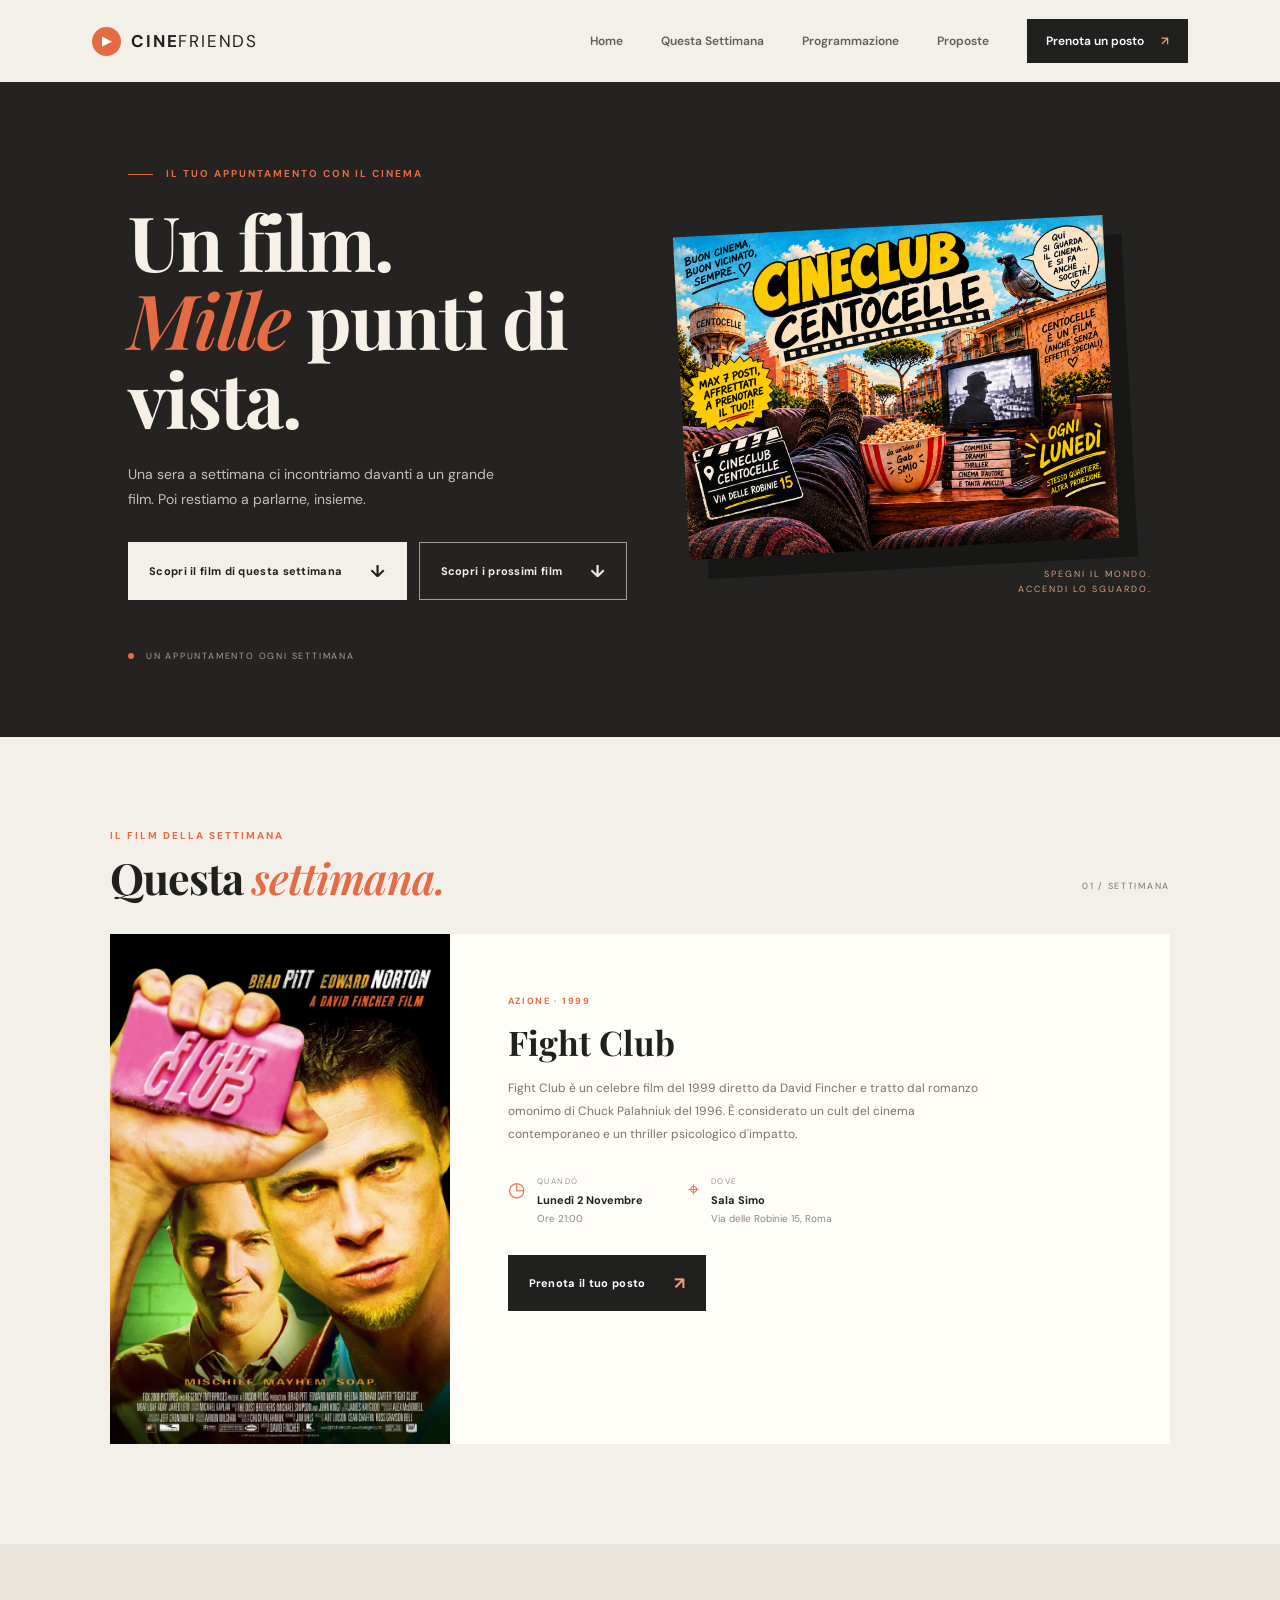
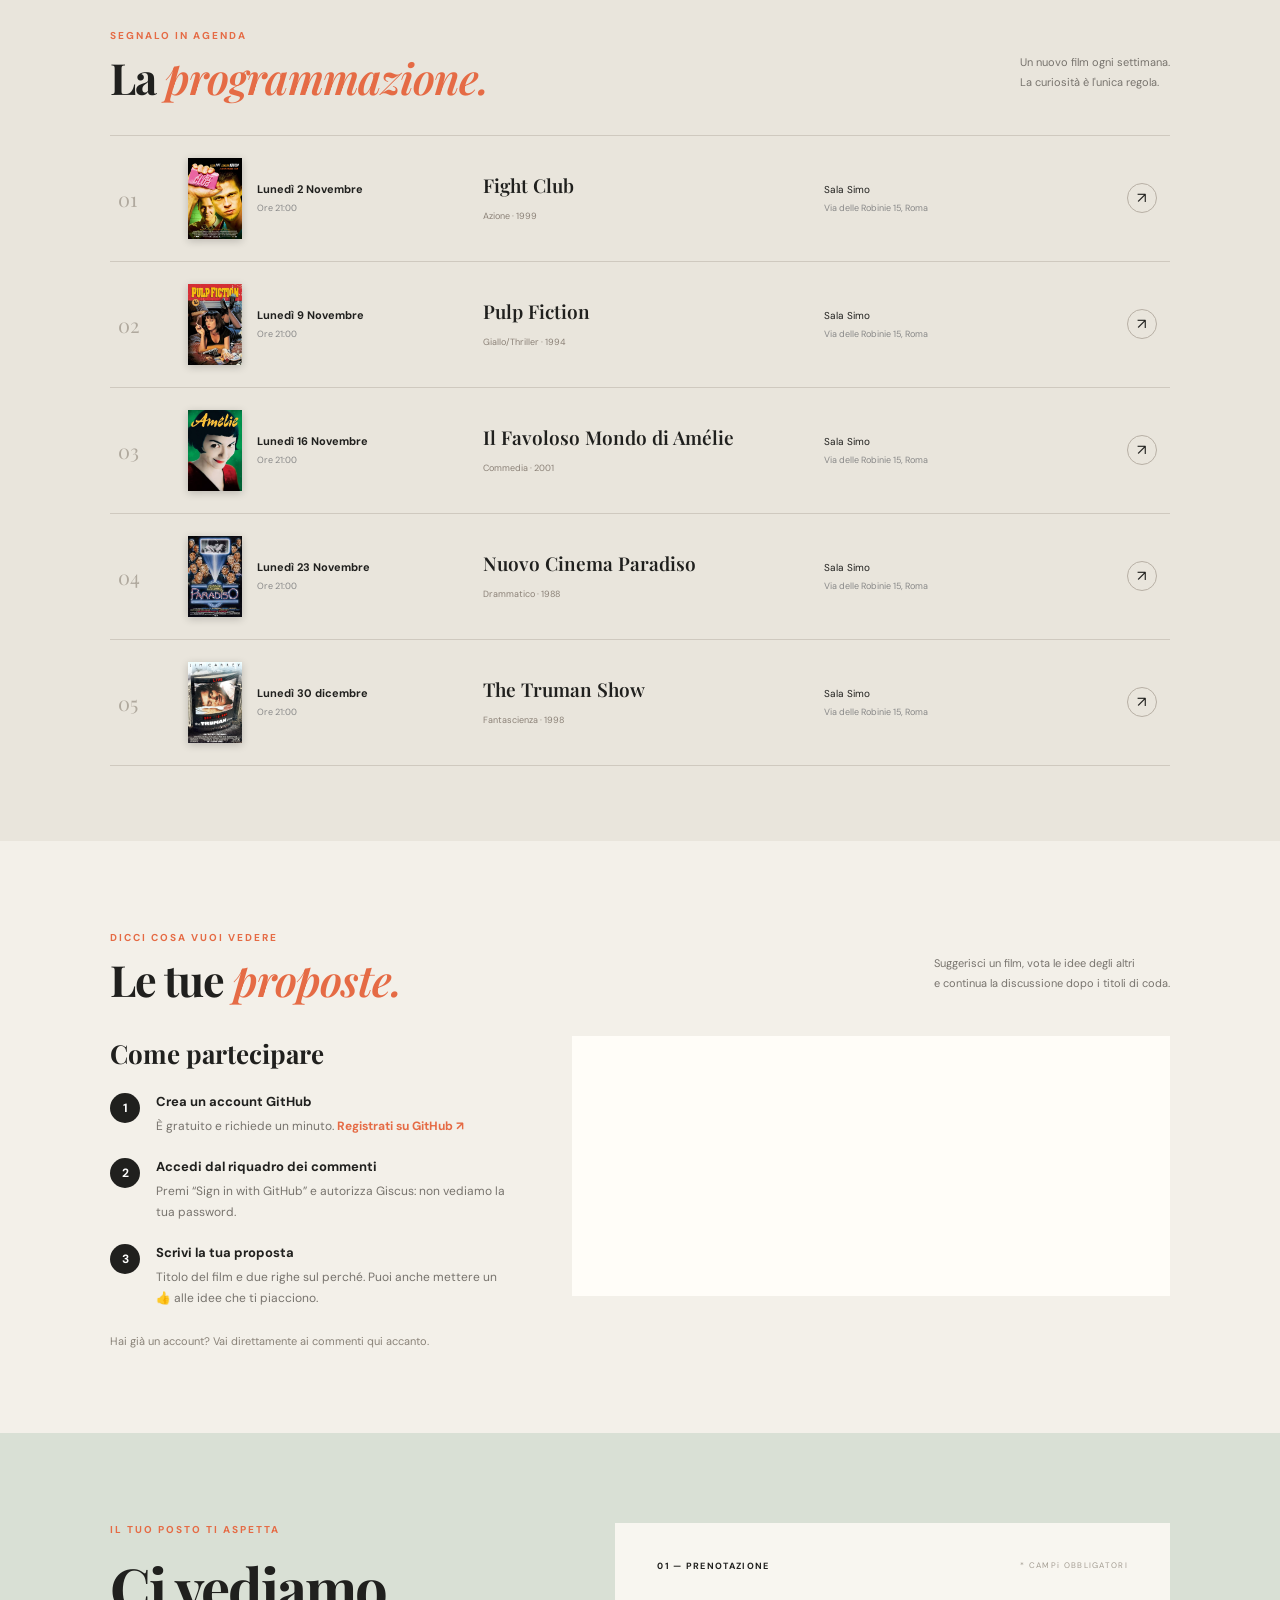
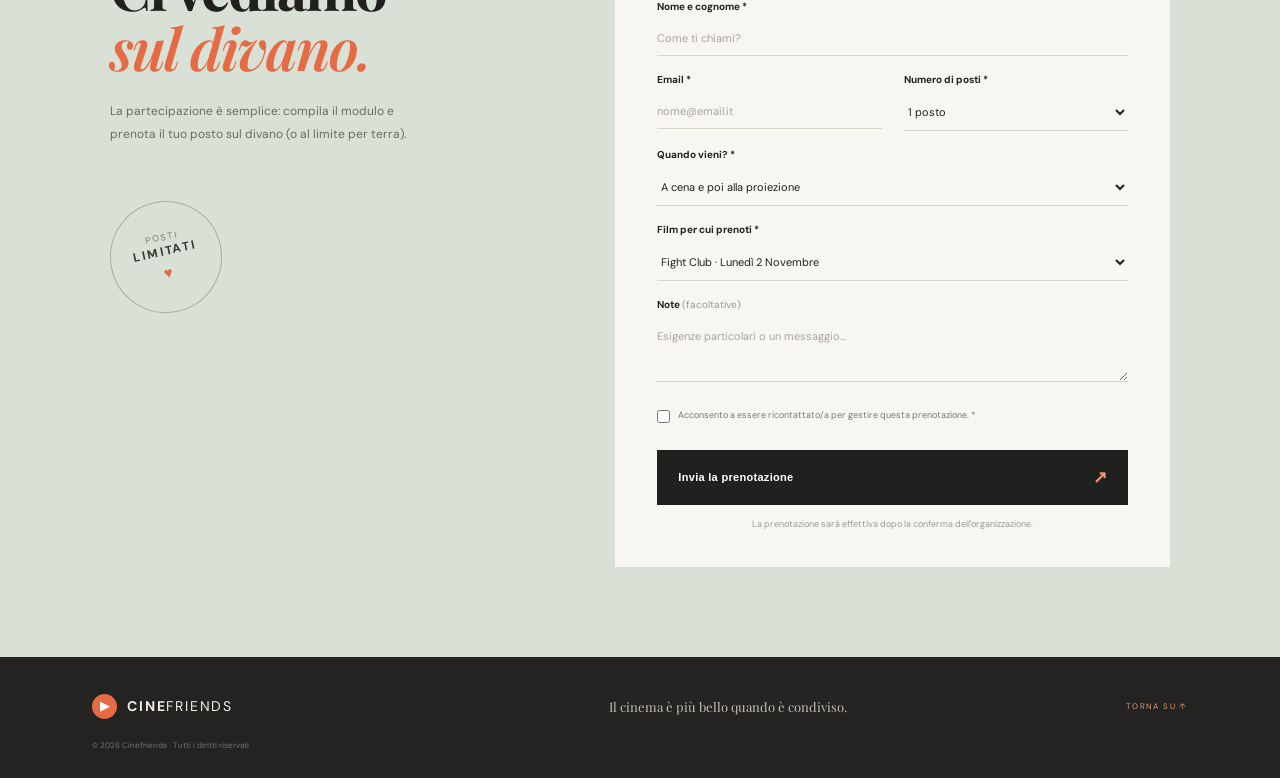
==== index.html @ 9ec3ce6a "Update index.html" ====
<!doctype html>
<html lang="it">
<head>
  <meta charset="utf-8">
  <meta name="viewport" content="width=device-width, initial-scale=1">
  <meta name="description" content="Cinefriends: una serata, un film, tante idee da condividere. Scopri la programmazione e prenota il tuo posto.">
  <title>Cinefriends — Il cinema da vivere insieme</title>
  <link rel="icon" href="assets/favicon.svg" type="image/svg+xml">
  <link rel="icon" href="favicon.ico" sizes="48x48">
  <link rel="icon" href="assets/favicon-192.png" type="image/png" sizes="192x192">
  <link rel="apple-touch-icon" href="assets/apple-touch-icon.png">
  <meta name="theme-color" content="#e56b45">
  <link rel="preconnect" href="https://fonts.googleapis.com">
  <link rel="preconnect" href="https://fonts.gstatic.com" crossorigin>
  <link href="https://fonts.googleapis.com/css2?family=DM+Sans:wght@400;500;600;700&family=Playfair+Display:wght@600;700;800&display=swap" rel="stylesheet">
  <link rel="stylesheet" href="styles.css">
</head>
<body>
  <header class="site-header">
    <a class="brand" href="#home" aria-label="Cinefriends, homepage"><span class="brand-mark">▶</span><span>CINE<span class="brand-light">FRIENDS</span></span></a>
    <button class="menu-toggle" aria-label="Apri il menu" aria-expanded="false">☰</button>
    <nav class="nav">
      <a href="#home">Home</a><a href="#questa-settimana">Questa Settimana</a><a href="#programma">Programmazione</a><a href="#proposte">Proposte</a><a class="nav-cta" href="#prenota">Prenota un posto <span>↗</span></a>
    </nav>
  </header>

  <main>
    <section class="hero" id="home">
      <div class="hero-copy">
        <p class="eyebrow"><span class="eyebrow-line"></span> IL TUO APPUNTAMENTO CON IL CINEMA</p>
        <h1>Un film.<br><em> Mille</em> punti di vista.</h1>
        <p class="hero-intro">Una sera a settimana ci incontriamo davanti a un grande film. Poi restiamo a parlarne, insieme.</p>
        <div class="hero-buttons"><a class="button button-light" href="#questa-settimana">Scopri il film di questa settimana <span>↓</span></a><a class="button button-outline" href="#programma">Scopri i prossimi film <span>↓</span></a></div>
        <div class="hero-note"><span class="note-dot"></span> UN APPUNTAMENTO OGNI SETTIMANA</div>
      </div>
      <div class="hero-art" aria-label="Illustrazione di una sala cinematografica">
        <img class="hero-img" src="assets/centocelle2.PNG" alt="Un gruppo di amici seduti in sala guarda un film sul grande schermo, con un secchiello di popcorn" width="800" height="600">
        <div class="art-caption">SPEGNI IL MONDO.<br>ACCENDI LO SGUARDO.</div>
      </div>
    </section>

    <section class="featured section-wrap" id="questa-settimana">
      <div class="section-heading"><div><p class="eyebrow">IL FILM DELLA SETTIMANA</p><h2>Questa <em>settimana.</em></h2></div><span class="week-label">01 / SETTIMANA</span></div>
      <div class="featured-card">
        <div class="poster poster-featured" id="featured-poster"><span class="poster-kicker">IL FILM DELLA SETTIMANA</span><span class="poster-title" id="featured-poster-title">LA VITA<br>È BELLA</span><span class="poster-credit">UNA STORIA DA CONDIVIDERE</span></div>
        <div class="film-details">
          <p class="film-tag" id="featured-genre">DRAMMATICO · 1997</p>
          <h3 id="featured-title">La vita è bella</h3>
          <p class="film-description" id="featured-description">Una storia capace di trovare la luce anche nei momenti più difficili. Un film da riscoprire sul grande schermo e da raccontarsi dopo i titoli di coda.</p>
          <div class="event-facts">
            <div><span class="fact-icon">◷</span><div><small>QUANDO</small><strong id="featured-date">Giovedì 12 novembre</strong><span id="featured-time">Ore 21:00</span></div></div>
            <div><span class="fact-icon">⌖</span><div><small>DOVE</small><strong id="featured-venue">Sala delle Idee</strong><span id="featured-address">Via del Cinema 12, Roma</span></div></div>
          </div>
          <a class="button button-dark" href="#prenota">Prenota il tuo posto <span>↗</span></a>
        </div>
      </div>
    </section>

    <section class="schedule-section" id="programma">
      <div class="section-wrap">
        <div class="section-heading"><div><p class="eyebrow">SEGNALO IN AGENDA</p><h2>La <em>programmazione.</em></h2></div><p class="heading-aside">Un nuovo film ogni settimana.<br>La curiosità è l'unica regola.</p></div>
        <div class="schedule-list" id="schedule-list"></div>
        <!--p class="schedule-footnote">Programma aggiornabile: date, film e dettagli si modificano nel file <code>films.js</code>.</p-->
      </div>
    </section>

    <section class="proposals-section" id="proposte">
      <div class="section-wrap">
        <div class="section-heading"><div><p class="eyebrow">DICCI COSA VUOI VEDERE</p><h2>Le tue <em>proposte.</em></h2></div><p class="heading-aside">Suggerisci un film, vota le idee degli altri<br>e continua la discussione dopo i titoli di coda.</p></div>
        <div class="proposals-grid">
          <div class="proposals-copy">
            <h3>Come partecipare</h3>
            <ol class="proposals-steps">
              <li><strong>Crea un account GitHub</strong><span>È gratuito e richiede un minuto. <a href="https://github.com/signup" target="_blank" rel="noopener">Registrati su GitHub ↗</a></span></li>
              <li><strong>Accedi dal riquadro dei commenti</strong><span>Premi “Sign in with GitHub” e autorizza Giscus: non vediamo la tua password.</span></li>
              <li><strong>Scrivi la tua proposta</strong><span>Titolo del film e due righe sul perché. Puoi anche mettere un 👍 alle idee che ti piacciono.</span></li>
            </ol>
            <p class="proposals-note">Hai già un account? Vai direttamente ai commenti qui accanto.</p>
          </div>
          <div class="proposals-box">
            <div id="giscus-container" class="giscus-container" aria-live="polite"></div>
            <p id="giscus-fallback" class="giscus-fallback" hidden>I commenti saranno disponibili a breve. Intanto puoi scriverci le tue proposte nelle note del modulo di prenotazione.</p>
          </div>
        </div>
      </div>
    </section>

    <section class="booking-section" id="prenota">
      <div class="section-wrap booking-grid">
        <div class="booking-copy"><p class="eyebrow">IL TUO POSTO TI ASPETTA</p><h2>Ci vediamo<br><em>sul divano.</em></h2><p>La partecipazione è semplice: compila il modulo e prenota il tuo posto sul divano (o al limite per terra).</p><div class="booking-stamp">POSTI<br><strong>LIMITATI</strong><span>♥</span></div></div>
        <form class="booking-form" id="booking-form" action="https://api.web3forms.com/submit" method="POST">
          <input type="hidden" name="access_key" value="">
          <input type="hidden" name="subject" value="Nuova prenotazione Cinefriends">
          <input type="hidden" name="from_name" value="Cinefriends">
          <input type="checkbox" name="botcheck" class="hp-field" tabindex="-1" autocomplete="off" aria-hidden="true" style="display:none">
          <div class="form-title"><span>01 — PRENOTAZIONE</span><span class="form-required">* CAMPi OBBLIGATORI</span></div>
          <label for="name">Nome e cognome *</label><input id="name" name="name" type="text" placeholder="Come ti chiami?" required>
          <div class="form-row"><div><label for="email">Email *</label><input id="email" name="email" type="email" placeholder="nome@email.it" required></div><div><label for="people">Numero di posti *</label><select id="people" name="Numero di posti" required><option value="1">1 posto</option><option value="2">2 posti</option><option value="3">3 posti</option><option value="4">4 posti</option><option value="5">5 posti</option></select></div></div>
          <label for="attendance">Quando vieni? *</label>
          <select id="attendance" name="Partecipazione" required>
            <option value="Cena e proiezione">A cena e poi alla proiezione</option>
            <option value="Dopo cena (solo proiezione)">Dopo cena, direttamente alla proiezione</option>
          </select>
          <label for="film">Film per cui prenoti *</label><select id="film" name="Film" required></select>
          <label for="notes">Note <span class="optional">(facoltative)</span></label><textarea id="notes" name="Note" rows="3" placeholder="Esigenze particolari o un messaggio..."></textarea>
          <label class="privacy"><input type="checkbox" required> <span>Acconsento a essere ricontattato/a per gestire questa prenotazione. *</span></label>
          <button class="button button-dark submit-button" type="submit">Invia la prenotazione <span>↗</span></button>
          <p class="form-status" id="form-status" role="status" aria-live="polite" hidden></p>
          <p class="form-small">La prenotazione sarà effettiva dopo la conferma dell'organizzazione.</p>
        </form>
      </div>
    </section>
  </main>

  <footer class="site-footer"><a class="brand brand-footer" href="#home"><span class="brand-mark">▶</span><span>CINE<span class="brand-light">FRIENDS</span></span></a><p>Il cinema è più bello quando è condiviso.</p><a href="#home" class="back-top">TORNA SU ↑</a><small>© <span id="year"></span> Cinefriends · Tutti i diritti riservati</small></footer>
  <script src="films.js"></script><script src="giscus-config.js"></script><script src="prenotazioni-config.js"></script><script src="conferma-config.js"></script><script src="script.js"></script>
</body>
</html>
---- styles.css ----
:root{--ink:#20201e;--paper:#f3f0e9;--orange:#e56b45;--muted:#77736d;--line:#d9d4ca}
*{box-sizing:border-box}html{scroll-behavior:smooth}body{margin:0;background:var(--paper);color:var(--ink);font-family:"DM Sans",sans-serif}a{color:inherit;text-decoration:none}.site-header{height:82px;padding:0 7.2%;display:flex;align-items:center;justify-content:space-between;background:var(--paper);position:relative;z-index:5}.brand{display:flex;align-items:center;gap:10px;font-size:17px;font-weight:700;letter-spacing:1.8px}.brand-light{font-weight:400}.brand-mark{width:29px;height:29px;border-radius:50%;background:var(--orange);color:white;display:grid;place-items:center;font-size:12px;padding-left:2px}.nav{display:flex;align-items:center;gap:38px;font-size:12px;font-weight:600}.nav a:not(.nav-cta){color:#615e58}.nav-cta{background:var(--ink);color:white;padding:14px 19px}.nav-cta span{margin-left:14px;color:#f49a79}.menu-toggle{display:none}.hero{background:#242321;color:#f6f0e7;min-height:555px;padding:85px 10% 75px;display:grid;grid-template-columns:1fr 1fr;align-items:center;overflow:hidden}.eyebrow{font-size:10px;letter-spacing:2px;font-weight:700;color:var(--orange);margin:0 0 22px}.eyebrow-line{display:inline-block;width:25px;height:1px;background:var(--orange);vertical-align:middle;margin-right:9px}.hero h1,.section-heading h2,.booking-copy h2{font-family:"Playfair Display",serif;font-size:clamp(48px,6vw,76px);line-height:1.03;letter-spacing:-2px;margin:0}.hero h1 em,.section-heading h2 em,.booking-copy h2 em{color:var(--orange);font-weight:600}.hero-intro{max-width:390px;color:#c6c1b8;font-size:14px;line-height:1.8;margin:25px 0 30px}.button{display:inline-flex;align-items:center;justify-content:space-between;gap:28px;padding:17px 21px;font-size:11px;letter-spacing:.3px;font-weight:700;border:0;cursor:pointer}.button span{font-size:17px}.button-light{background:var(--paper);color:var(--ink)}.hero-note{font-size:9px;letter-spacing:1.8px;color:#a6a199;margin-top:50px}.note-dot{display:inline-block;width:6px;height:6px;background:var(--orange);border-radius:50%;margin-right:8px}.hero-art{height:350px;position:relative;display:flex;align-items:center;justify-content:center}.film-frame{width:80%;height:270px;border:1px solid #5a514a;position:relative;transform:rotate(-5deg);background:radial-gradient(ellipse at 50% 45%,#e58a5e 0,#9c5140 24%,#37302d 67%);box-shadow:20px 22px 0 #171716}.film-frame:before,.film-frame:after{content:"";position:absolute;left:0;right:0;height:15px;background:repeating-linear-gradient(90deg,#242321 0 13px,transparent 13px 23px);z-index:2}.film-frame:before{top:0}.film-frame:after{bottom:0}.screen-glow{position:absolute;width:50%;height:60%;top:15%;left:25%;background:#f6bd87;filter:blur(34px);opacity:.35}.reel{position:absolute;border:2px solid #e9a276;border-radius:50%;width:95px;height:95px;z-index:1;opacity:.75}.reel:before,.reel:after{content:"";position:absolute;background:#e9a276;border-radius:50%;width:13px;height:13px;top:39px;left:39px}.reel:after{transform:translate(24px,-24px)}.reel-one{top:43px;left:30px}.reel-two{right:30px;top:65px;width:65px;height:65px}.reel-two:before{top:25px;left:25px}.seat{position:absolute;bottom:30px;width:48px;height:55px;background:#272321;border-radius:18px 18px 7px 7px;z-index:3}.seat:after{content:"";position:absolute;bottom:-9px;left:7px;width:34px;height:13px;background:#181716;border-radius:3px}.seat-a{left:16%}.seat-b{left:33%;bottom:16px}.seat-c{left:50%;bottom:23px}.seat-d{left:67%;bottom:15px}.seat-e{left:82%;bottom:30px}.art-caption{position:absolute;right:0;bottom:0;font-size:9px;letter-spacing:2px;line-height:1.7;color:#d9a083;text-align:right}.section-wrap{max-width:1120px;margin:auto;padding-left:30px;padding-right:30px}.featured{padding-top:92px;padding-bottom:100px}.section-heading{display:flex;align-items:end;justify-content:space-between;margin-bottom:35px}.section-heading .eyebrow{margin-bottom:13px}.section-heading h2{font-size:43px;letter-spacing:-1px}.week-label{font-size:9px;letter-spacing:1.7px;color:var(--muted);padding-bottom:7px}.featured-card{display:grid;grid-template-columns:42% 1fr;background:#fffdf8;min-height:400px}.poster{min-height:400px;position:relative;overflow:hidden;display:flex;flex-direction:column;justify-content:space-between;padding:28px;color:#fff4e5;background:#9a4939}.poster:before{content:"";position:absolute;width:340px;height:340px;border:1px solid #ffffff55;border-radius:50%;left:-80px;top:45px;box-shadow:0 0 0 22px #ffffff0b,0 0 0 55px #ffffff0b}.poster:after{content:"";position:absolute;width:190px;height:260px;border:1px solid #ffffff66;transform:rotate(28deg);right:20px;bottom:-75px}.poster-kicker,.poster-credit{font-size:8px;letter-spacing:2px;z-index:1}.poster-title{font-family:"Playfair Display",serif;font-size:clamp(35px,4vw,55px);line-height:.95;z-index:1;position:relative;text-shadow:0 3px 20px #38231e55}.poster-terracotta{background:linear-gradient(140deg,#c16b4c,#632f35)}.poster-plum{background:linear-gradient(140deg,#9b6076,#352d48)}.poster-olive{background:linear-gradient(140deg,#a18a50,#414332)}.poster-blue{background:linear-gradient(140deg,#5d8490,#252e48)}.film-details{padding:52px 8%}.film-tag{font-size:9px;letter-spacing:1.7px;color:var(--orange);font-weight:700}.film-details h3{font-family:"Playfair Display",serif;font-size:34px;margin:12px 0}.film-description{font-size:12px;line-height:1.9;color:#77736d;max-width:490px}.event-facts{display:flex;gap:45px;margin:30px 0}.event-facts>div{display:flex;gap:12px;align-items:flex-start}.fact-icon{font-size:20px;color:var(--orange)}.event-facts small,.event-facts strong,.event-facts div div span{display:block}.event-facts small{font-size:8px;letter-spacing:1.5px;color:#999;margin-bottom:7px}.event-facts strong{font-size:11px;margin-bottom:5px}.event-facts div div span{font-size:10px;color:#888}.button-dark{background:var(--ink);color:white}.button-dark span{color:#f49a79}.schedule-section{background:#e9e5dc;padding:85px 0 75px}.heading-aside{font-size:11px;line-height:1.8;color:#77736d;margin:0 0 7px}.schedule-list{border-top:1px solid #cfc9bf}.schedule-item{display:grid;grid-template-columns:55px 1.1fr 1.7fr 1.5fr 35px;gap:15px;align-items:center;padding:22px 8px;border-bottom:1px solid #cfc9bf}.schedule-number{font-family:"Playfair Display",serif;font-size:20px;color:#b0a99e}.schedule-date{font-size:11px;font-weight:700}.schedule-date small,.schedule-place small{display:block;font-size:9px;font-weight:400;color:#888;margin-top:6px}.schedule-film h3{font-family:"Playfair Display",serif;font-size:19px;font-weight:600;margin:0 0 5px}.schedule-film span{font-size:9px;color:#8b8177}.schedule-place{font-size:10px}.schedule-book{width:30px;height:30px;border:1px solid #b8b0a5;border-radius:50%;display:grid;place-items:center;font-size:15px}.schedule-footnote{font-size:9px;color:#898278;margin-top:18px}.schedule-footnote code{background:#ddd7cd;padding:3px 5px}.booking-section{background:#d9e0d5;padding:90px 0}.booking-grid{display:grid;grid-template-columns:.85fr 1.15fr;gap:9%}.booking-copy h2{font-size:58px}.booking-copy>p:not(.eyebrow){max-width:300px;font-size:12px;line-height:1.9;color:#666d63;margin-top:23px}.booking-stamp{margin-top:55px;width:112px;height:112px;border:1px solid #a4afa1;border-radius:50%;display:flex;flex-direction:column;justify-content:center;align-items:center;font-size:9px;letter-spacing:2px;transform:rotate(-12deg);color:#727e70}.booking-stamp strong{font-size:12px;color:#303b32}.booking-stamp span{font-size:15px;margin-top:4px;color:var(--orange)}.booking-form{background:#f8f6f0;padding:37px 42px}.form-title{display:flex;justify-content:space-between;font-size:9px;font-weight:700;letter-spacing:1.3px;margin-bottom:28px}.form-required{font-size:8px;color:#a39d92;font-weight:400}.booking-form label{display:block;font-size:10px;font-weight:700;margin:17px 0 8px}.booking-form input:not([type=checkbox]),.booking-form select,.booking-form textarea{width:100%;border:0;border-bottom:1px solid #d9d4ca;background:transparent;padding:10px 0;font:11px "DM Sans",sans-serif;color:var(--ink);outline:none;border-radius:0}.booking-form input:focus,.booking-form select:focus,.booking-form textarea:focus{border-color:var(--orange)}.booking-form input::placeholder,.booking-form textarea::placeholder{color:#aaa49a}.form-row{display:grid;grid-template-columns:1fr 1fr;gap:22px}.optional{font-weight:400;color:#999}.booking-form .privacy{display:flex;align-items:flex-start;gap:8px;font-size:9px;font-weight:400;line-height:1.5;color:#777;margin:22px 0}.privacy input{margin:1px 0 0;accent-color:var(--orange)}.submit-button{width:100%;margin-top:5px}.form-small{font-size:9px;color:#999;text-align:center;margin:13px 0 0}.site-footer{min-height:120px;padding:28px 7.2%;display:grid;grid-template-columns:1fr 1fr auto;align-items:center;gap:12px;background:#242321;color:#f2eee7}.brand-footer{font-size:14px}.brand-footer .brand-mark{width:25px;height:25px}.site-footer p{font-family:"Playfair Display",serif;font-size:13px;color:#c3bdb3}.back-top{font-size:8px;letter-spacing:1.4px;color:#d5a084}.site-footer small{grid-column:1/-1;color:#77736d;font-size:8px}
@media(max-width:760px){.site-header{height:70px;padding:0 6%}.menu-toggle{display:block;border:0;background:none;font-size:23px;color:var(--ink)}.nav{display:none;position:absolute;top:70px;left:0;right:0;padding:22px 6%;background:var(--paper);flex-direction:column;align-items:stretch;gap:20px}.nav.nav-open{display:flex}.nav-cta{text-align:center}.hero{padding:65px 7% 45px;grid-template-columns:1fr;min-height:auto}.hero h1{font-size:57px}.hero-art{height:270px;margin-top:25px}.film-frame{height:205px}.featured{padding-top:65px;padding-bottom:65px}.section-wrap{padding-left:7%;padding-right:7%}.section-heading{align-items:flex-start;gap:15px;flex-direction:column}.section-heading h2{font-size:36px}.week-label{display:none}.featured-card{grid-template-columns:1fr}.poster{min-height:340px}.film-details{padding:32px 7%}.film-details h3{font-size:29px}.event-facts{gap:20px;flex-wrap:wrap}.schedule-section,.booking-section{padding:65px 0}.schedule-item{grid-template-columns:30px 1fr 30px;gap:10px;padding:18px 0}.schedule-date{grid-column:2}.schedule-film{grid-column:2}.schedule-place{grid-column:2}.schedule-book{grid-column:3;grid-row:1/4}.booking-grid{grid-template-columns:1fr;gap:35px}.booking-copy h2{font-size:51px}.booking-stamp{display:none}.booking-form{padding:28px 22px}.form-row{grid-template-columns:1fr;gap:0}.site-footer{grid-template-columns:1fr auto;padding:25px 7%}.site-footer p{grid-column:1/-1;grid-row:2;margin:4px 0}.site-footer small{grid-column:1/-1}}
/* === Locandine in formato verticale (2:3) === */
.featured-card{grid-template-columns:minmax(260px,340px) 1fr;align-items:stretch}
.poster{min-height:0;aspect-ratio:2/3;width:100%}
.poster-img{position:absolute;inset:0;width:100%;height:100%;object-fit:cover;z-index:2;display:block}
.poster-has-image{padding:0}
.poster-has-image:before,.poster-has-image:after{display:none}
.poster-has-image .poster-kicker,.poster-has-image .poster-title,.poster-has-image .poster-credit{visibility:hidden}
.schedule-item{grid-template-columns:55px 54px 1.1fr 1.7fr 1.5fr 35px}
.schedule-thumb{width:54px;aspect-ratio:2/3;position:relative;overflow:hidden;background-color:#9a4939;box-shadow:0 2px 8px #0003}
.schedule-thumb img{position:absolute;inset:0;width:100%;height:100%;object-fit:cover;display:block}
@media(max-width:760px){
  .featured-card{grid-template-columns:1fr}
  .poster{min-height:0;width:min(100%,320px);margin:0 auto}
  .featured-card .poster{margin:28px auto 0}
  .schedule-item{grid-template-columns:30px 1fr 30px}
  .schedule-thumb{display:none}
}
/* === Immagine hero === */
.hero-img{display:block;width:84%;height:auto;aspect-ratio:4/3;object-fit:cover;transform:rotate(-3deg);box-shadow:18px 20px 0 #171716;margin-top:-18px}
/* === Locandine nella programmazione su mobile === */
@media(max-width:760px){
  .hero-img{width:88%;margin-top:0;box-shadow:12px 14px 0 #171716}
  .schedule-item{grid-template-columns:26px 50px 1fr 30px;gap:6px 14px;align-items:start}
  .schedule-number{grid-column:1;grid-row:1}
  .schedule-thumb{display:block;grid-column:2;grid-row:1/4;width:50px}
  .schedule-date{grid-column:3;grid-row:1}
  .schedule-film{grid-column:3;grid-row:2}
  .schedule-place{grid-column:3;grid-row:3}
  .schedule-book{grid-column:4;grid-row:1/4;align-self:center}
}
/* === Sezione Proposte === */
.proposals-section{background:var(--paper);padding:90px 0 85px}
.proposals-grid{display:grid;grid-template-columns:.8fr 1.2fr;gap:6%;align-items:start}
.proposals-copy h3{font-family:"Playfair Display",serif;font-size:26px;margin:0 0 22px}
.proposals-steps{list-style:none;margin:0;padding:0;counter-reset:step}
.proposals-steps li{position:relative;padding:0 0 22px 46px;counter-increment:step}
.proposals-steps li:before{content:counter(step);position:absolute;left:0;top:0;width:30px;height:30px;border-radius:50%;background:var(--ink);color:#fff;display:grid;place-items:center;font-size:12px;font-weight:700}
.proposals-steps strong{display:block;font-size:13px;margin-bottom:6px}
.proposals-steps span{display:block;font-size:12px;line-height:1.7;color:#77736d}
.proposals-steps a{color:var(--orange);font-weight:700}
.proposals-note{font-size:11px;color:#898278;margin:4px 0 0}
.proposals-box{background:#fffdf8;padding:28px 30px;min-height:260px}
.giscus-fallback{font-size:12px;line-height:1.8;color:#77736d;margin:0;padding:30px 0;text-align:center}
@media(max-width:760px){
  .proposals-section{padding:65px 0}
  .proposals-grid{grid-template-columns:1fr;gap:30px}
  .proposals-box{padding:18px 14px}
}
.hero-art{height:auto;min-height:350px;flex-direction:column;gap:18px;padding-bottom:6px}
.hero-img{margin-top:0}
.art-caption{position:static;align-self:flex-end}
@media(max-width:760px){.hero-art{min-height:0;height:auto}}

/* === Stato del modulo prenotazioni === */
.form-status{font-size:11px;line-height:1.7;margin:14px 0 0;padding:12px 14px;background:#fbe9e3;color:#8a2f17;border-left:3px solid var(--orange)}
.form-status a{font-weight:700;text-decoration:underline}
.submit-button:disabled{opacity:.6;cursor:wait}
/* === Pulsanti hero affiancati === */
.hero-buttons{display:flex;flex-wrap:wrap;gap:12px}
.button-outline{background:transparent;color:var(--paper);border:1px solid #f3f0e999}
.button-outline:hover{background:#f3f0e91a}
@media(max-width:760px){.hero-buttons{flex-direction:column;align-items:stretch}}
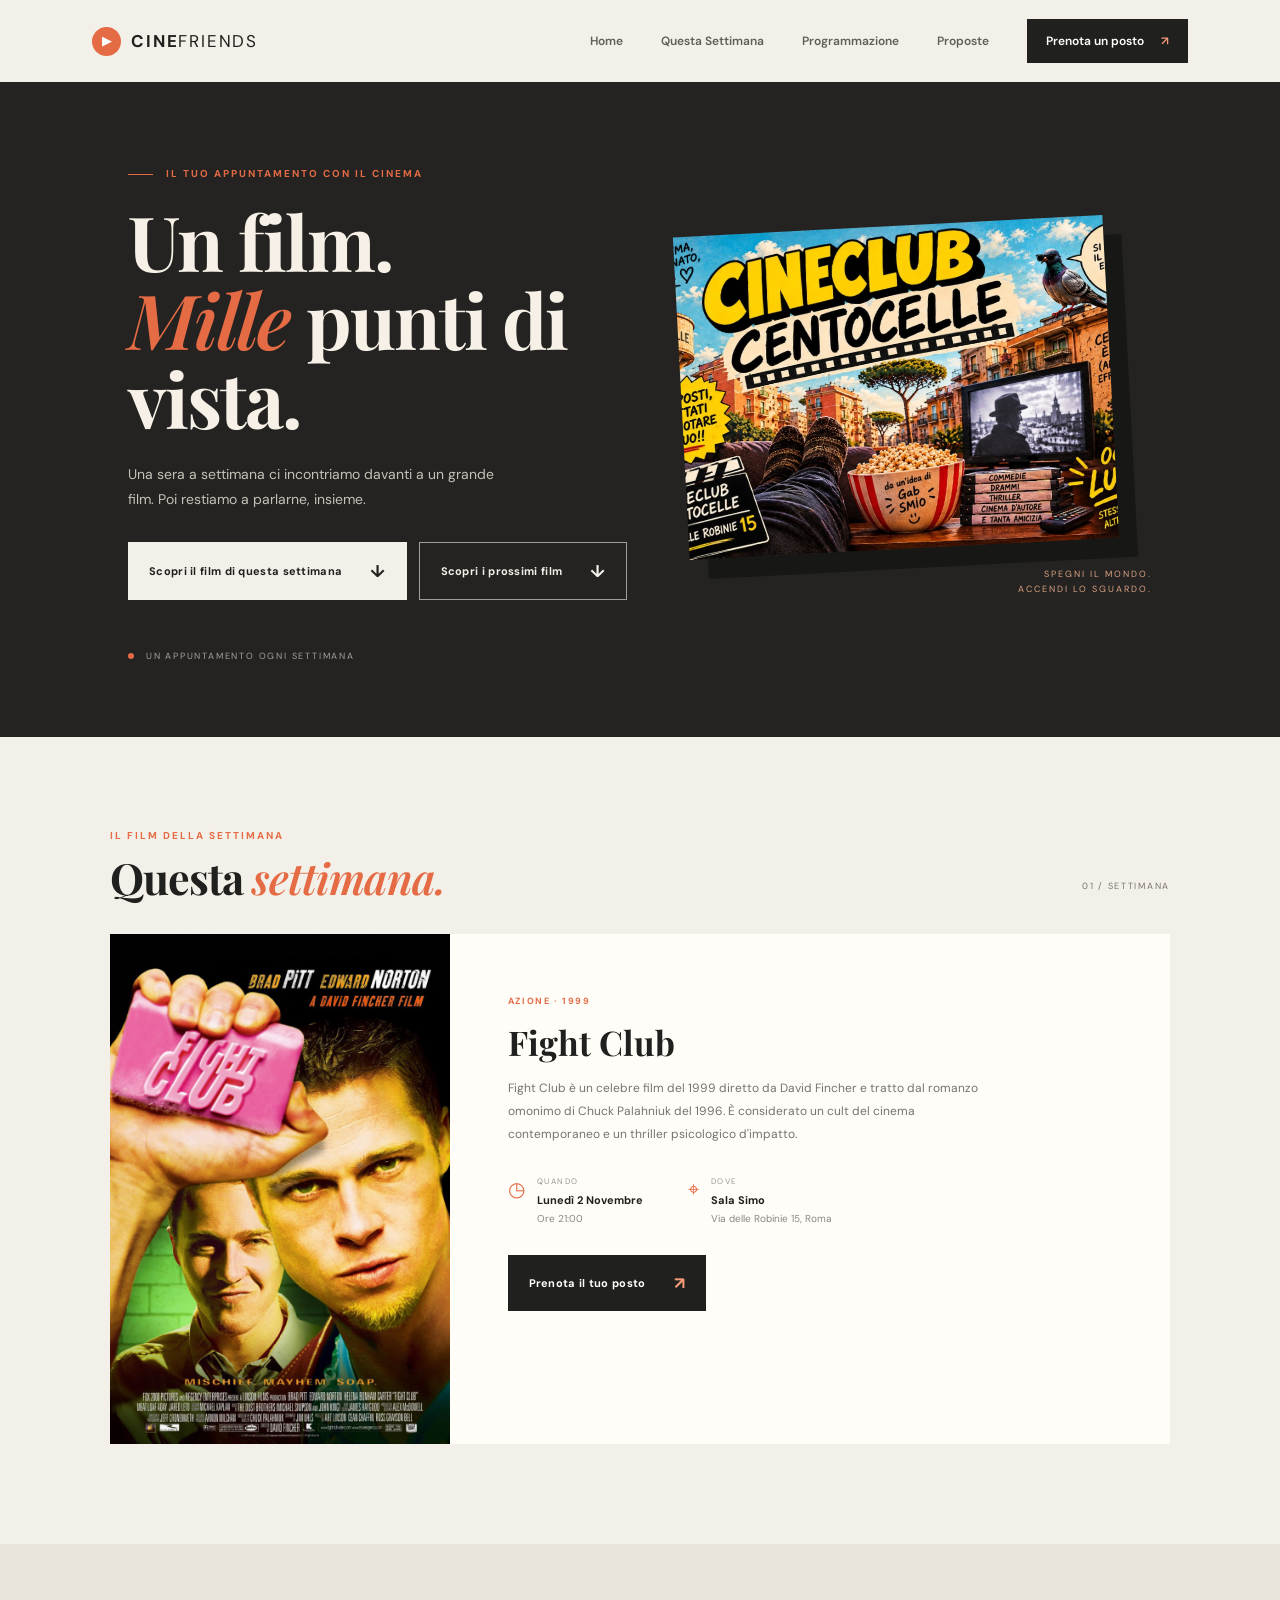
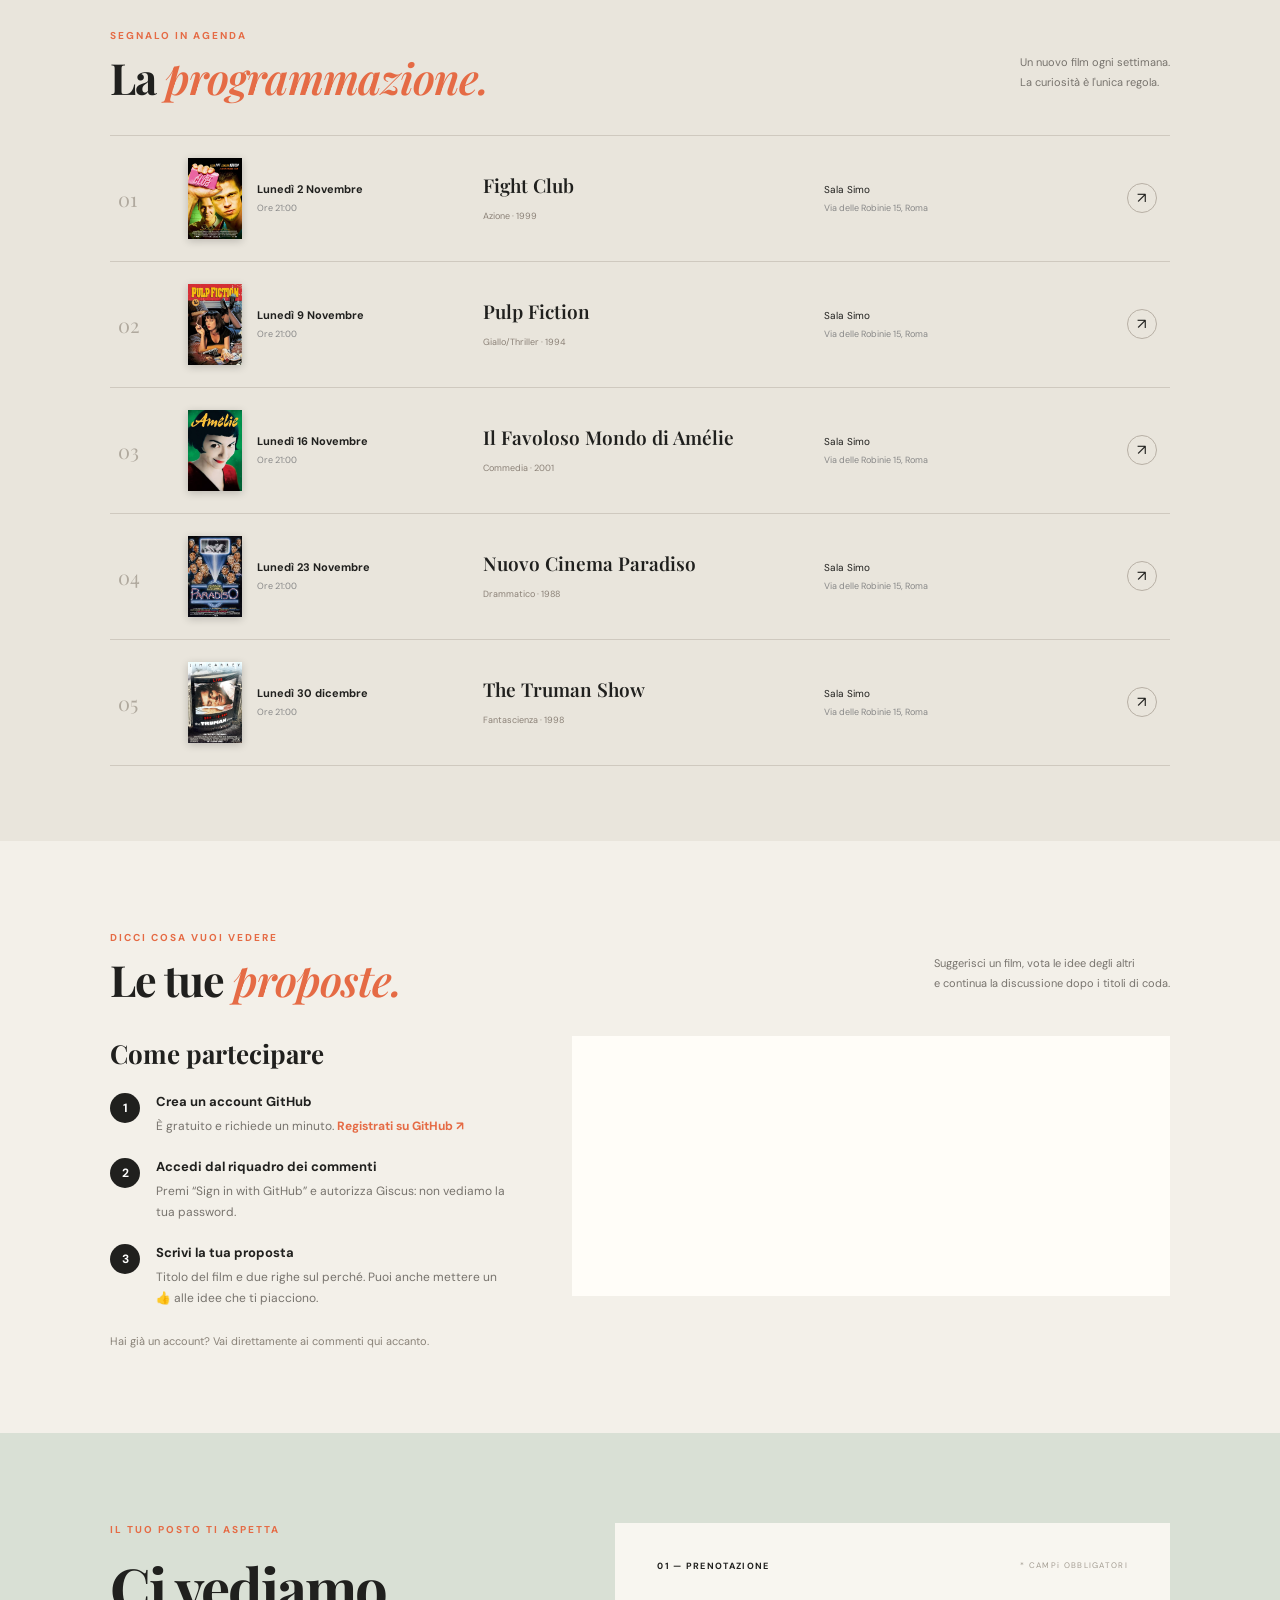
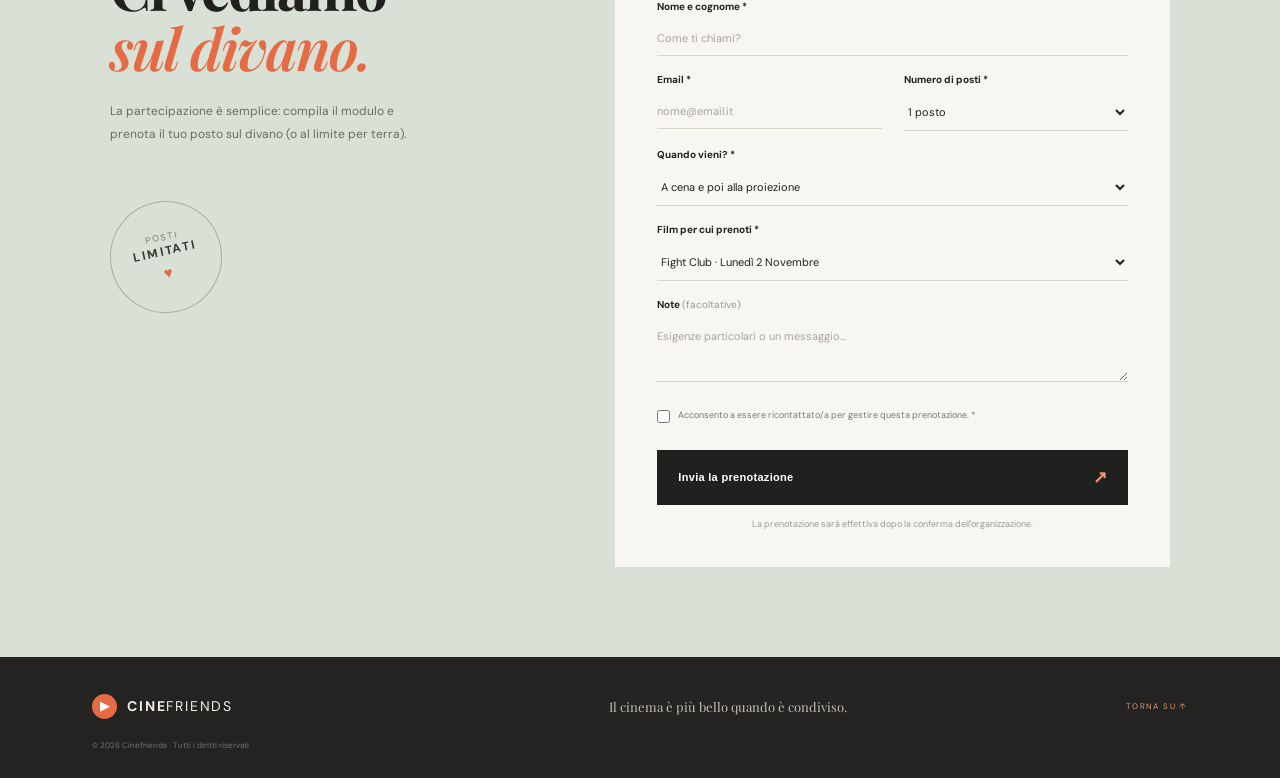
==== commit c8db668e: "Update index.html" ====
--- a/index.html
+++ b/index.html
@@ -34,7 +34,7 @@
         <div class="hero-note"><span class="note-dot"></span> UN APPUNTAMENTO OGNI SETTIMANA</div>
       </div>
       <div class="hero-art" aria-label="Illustrazione di una sala cinematografica">
-        <img class="hero-img" src="assets/centocelle2.PNG" alt="Un gruppo di amici seduti in sala guarda un film sul grande schermo, con un secchiello di popcorn" width="800" height="600">
+        <img class="hero-img" src="assets/centocelle.JPG" alt="Un gruppo di amici seduti in sala guarda un film sul grande schermo, con un secchiello di popcorn" width="800" height="600">
         <div class="art-caption">SPEGNI IL MONDO.<br>ACCENDI LO SGUARDO.</div>
       </div>
     </section>
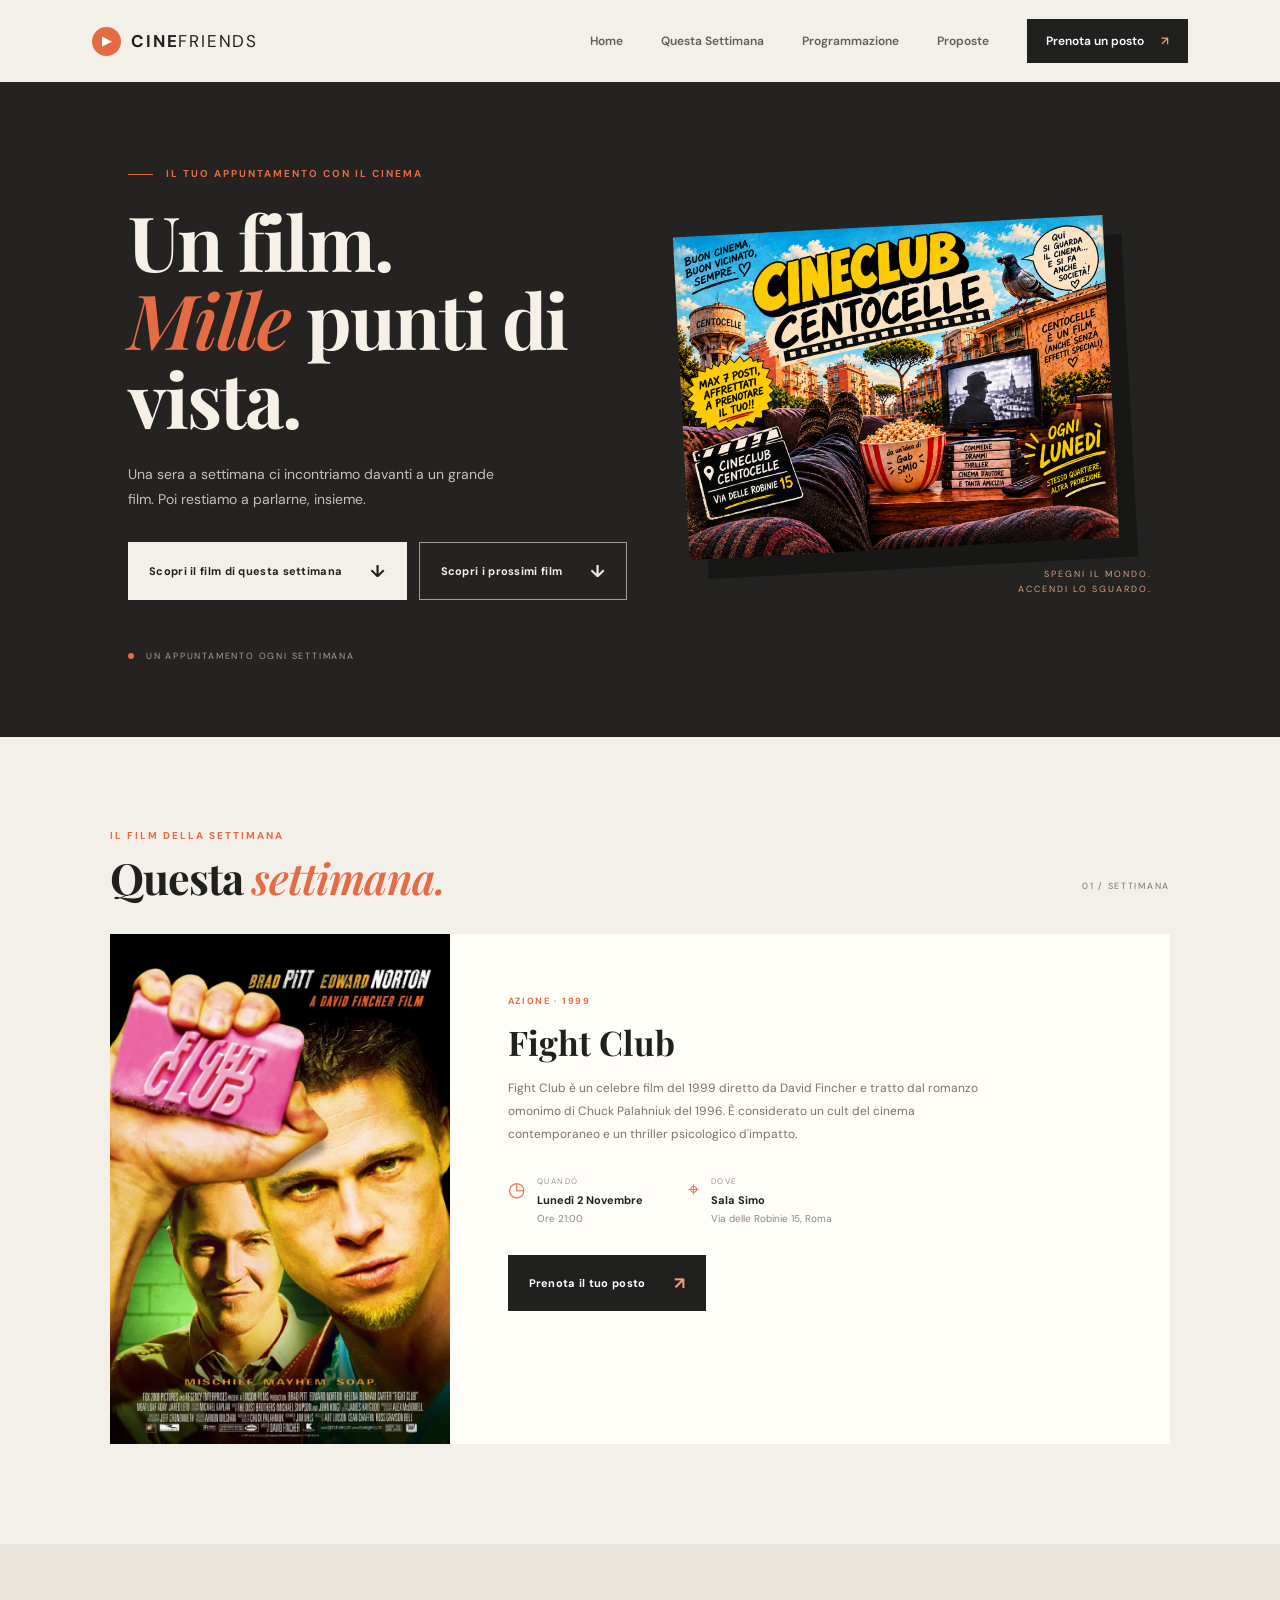
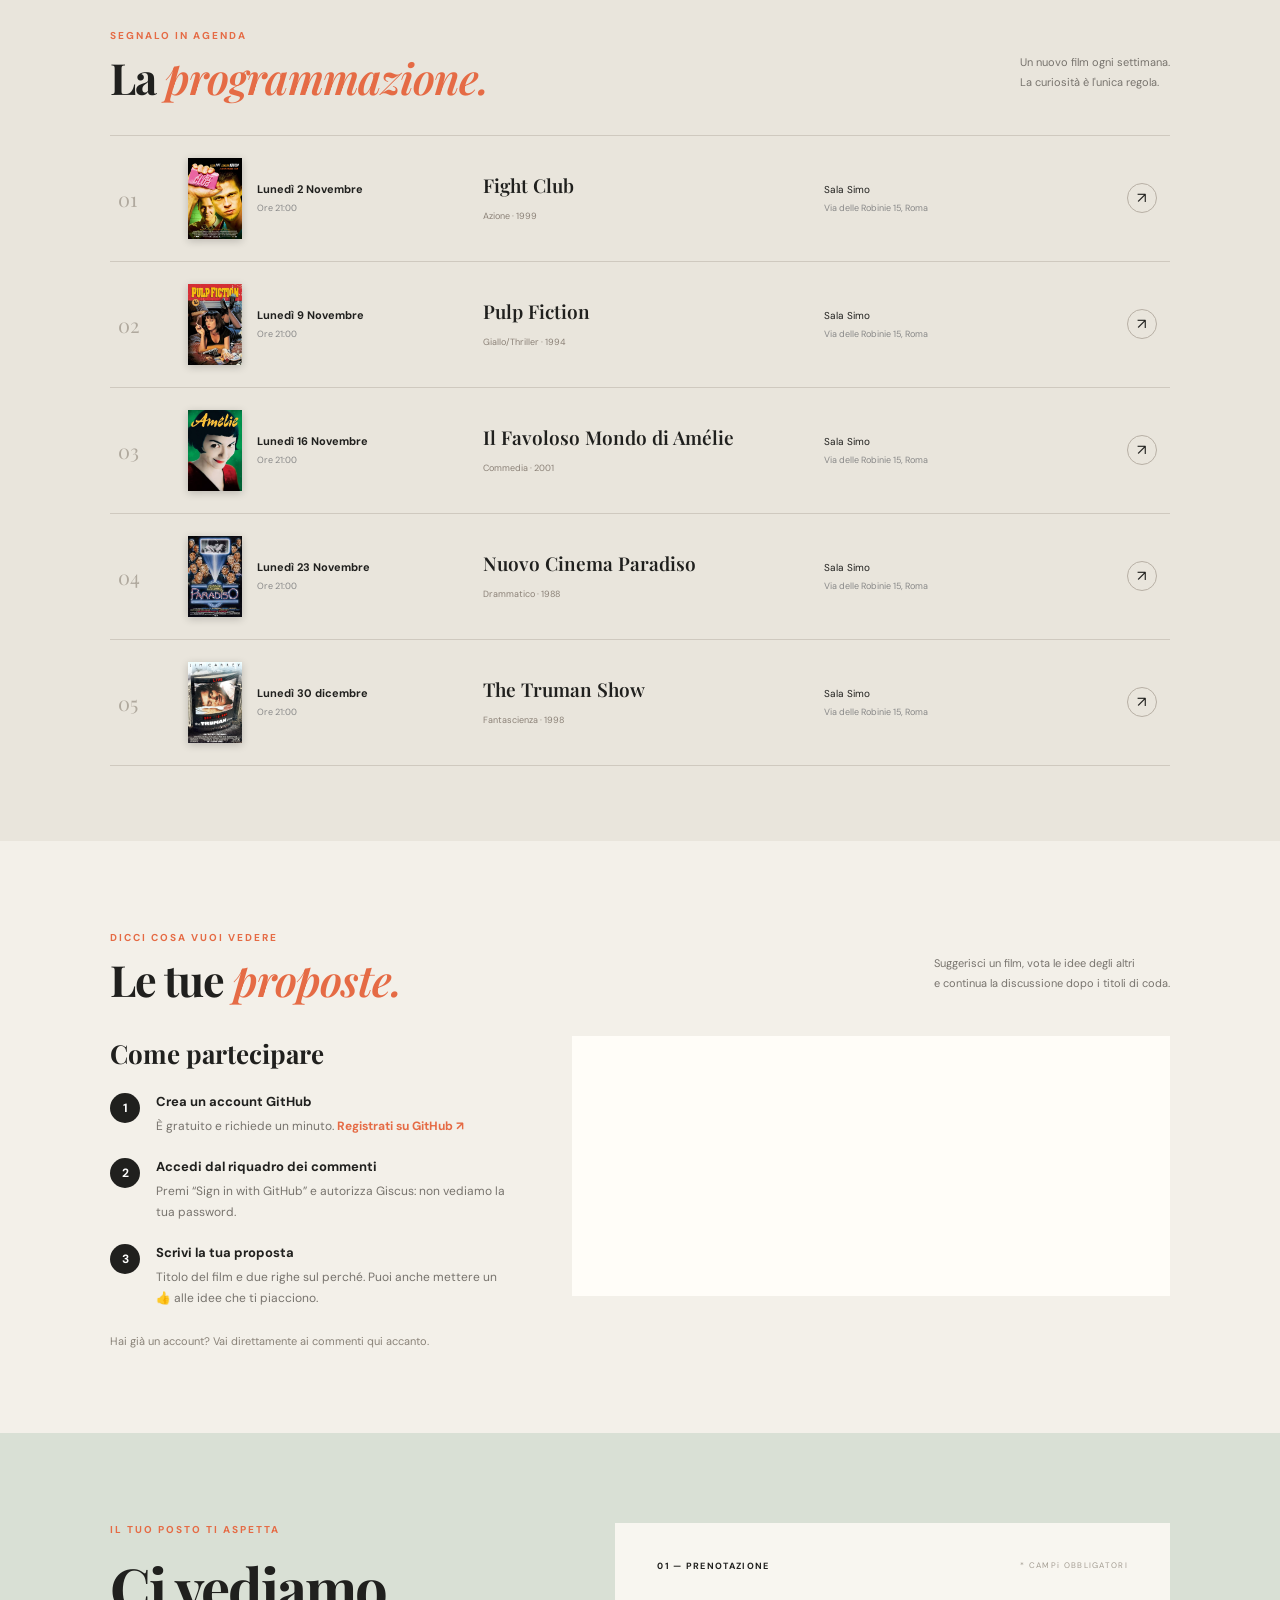
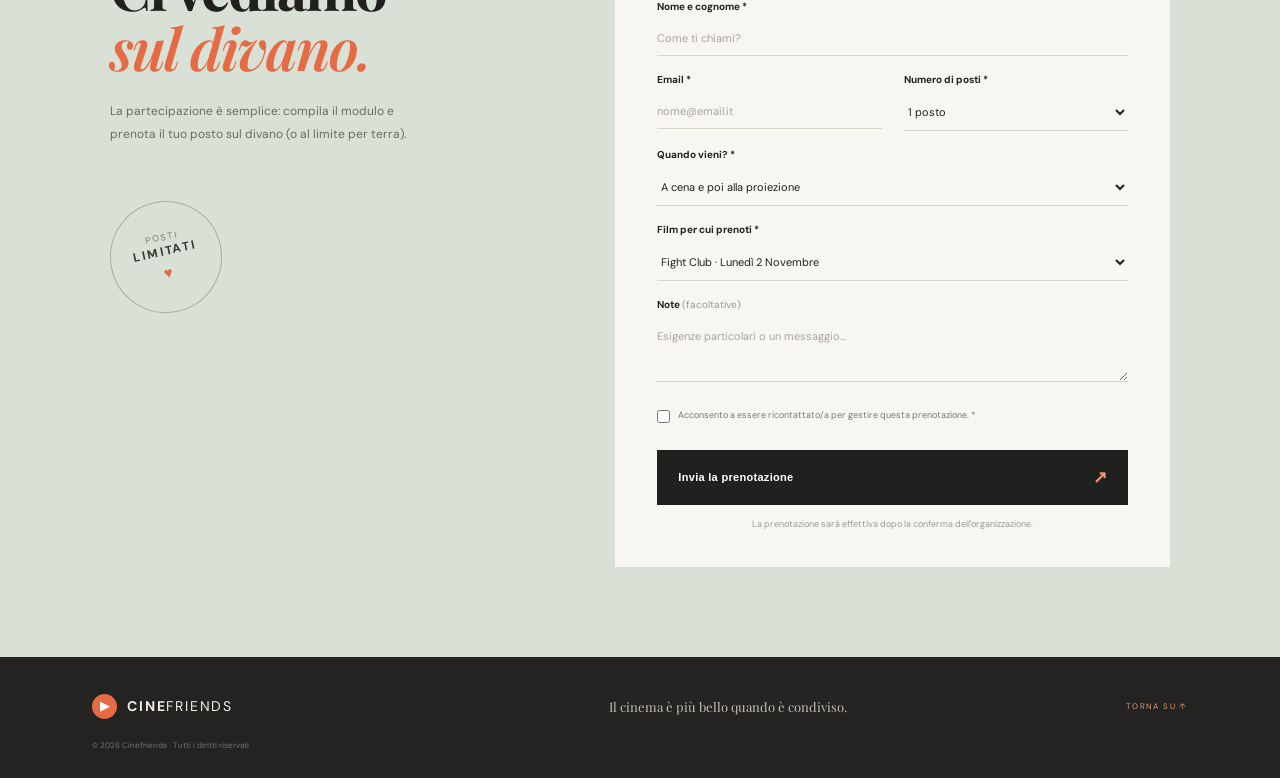
==== commit 6f98e3de: "Update index.html" ====
--- a/index.html
+++ b/index.html
@@ -34,7 +34,7 @@
         <div class="hero-note"><span class="note-dot"></span> UN APPUNTAMENTO OGNI SETTIMANA</div>
       </div>
       <div class="hero-art" aria-label="Illustrazione di una sala cinematografica">
-        <img class="hero-img" src="assets/centocelle.JPG" alt="Un gruppo di amici seduti in sala guarda un film sul grande schermo, con un secchiello di popcorn" width="800" height="600">
+        <img class="hero-img" src="assets/centocelle2.PNG" alt="Un gruppo di amici seduti in sala guarda un film sul grande schermo, con un secchiello di popcorn" width="800" height="600">
         <div class="art-caption">SPEGNI IL MONDO.<br>ACCENDI LO SGUARDO.</div>
       </div>
     </section>
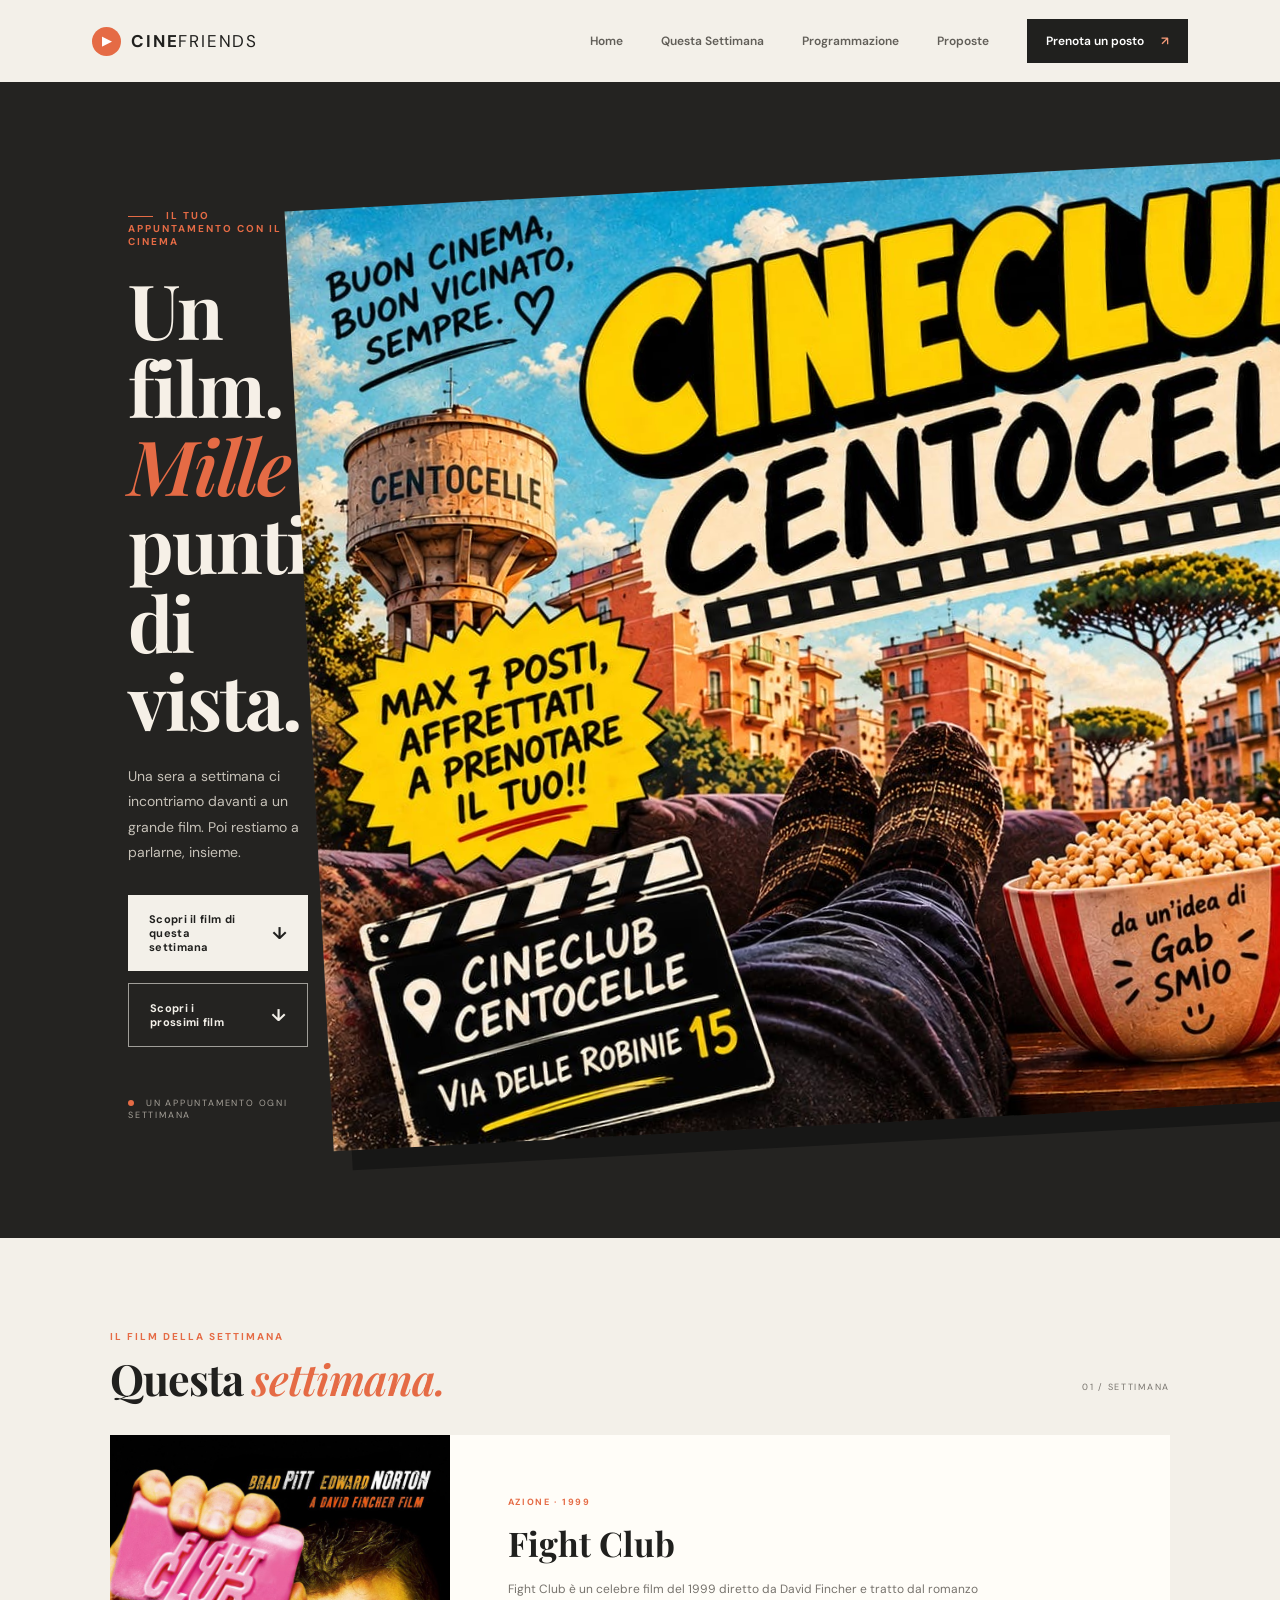
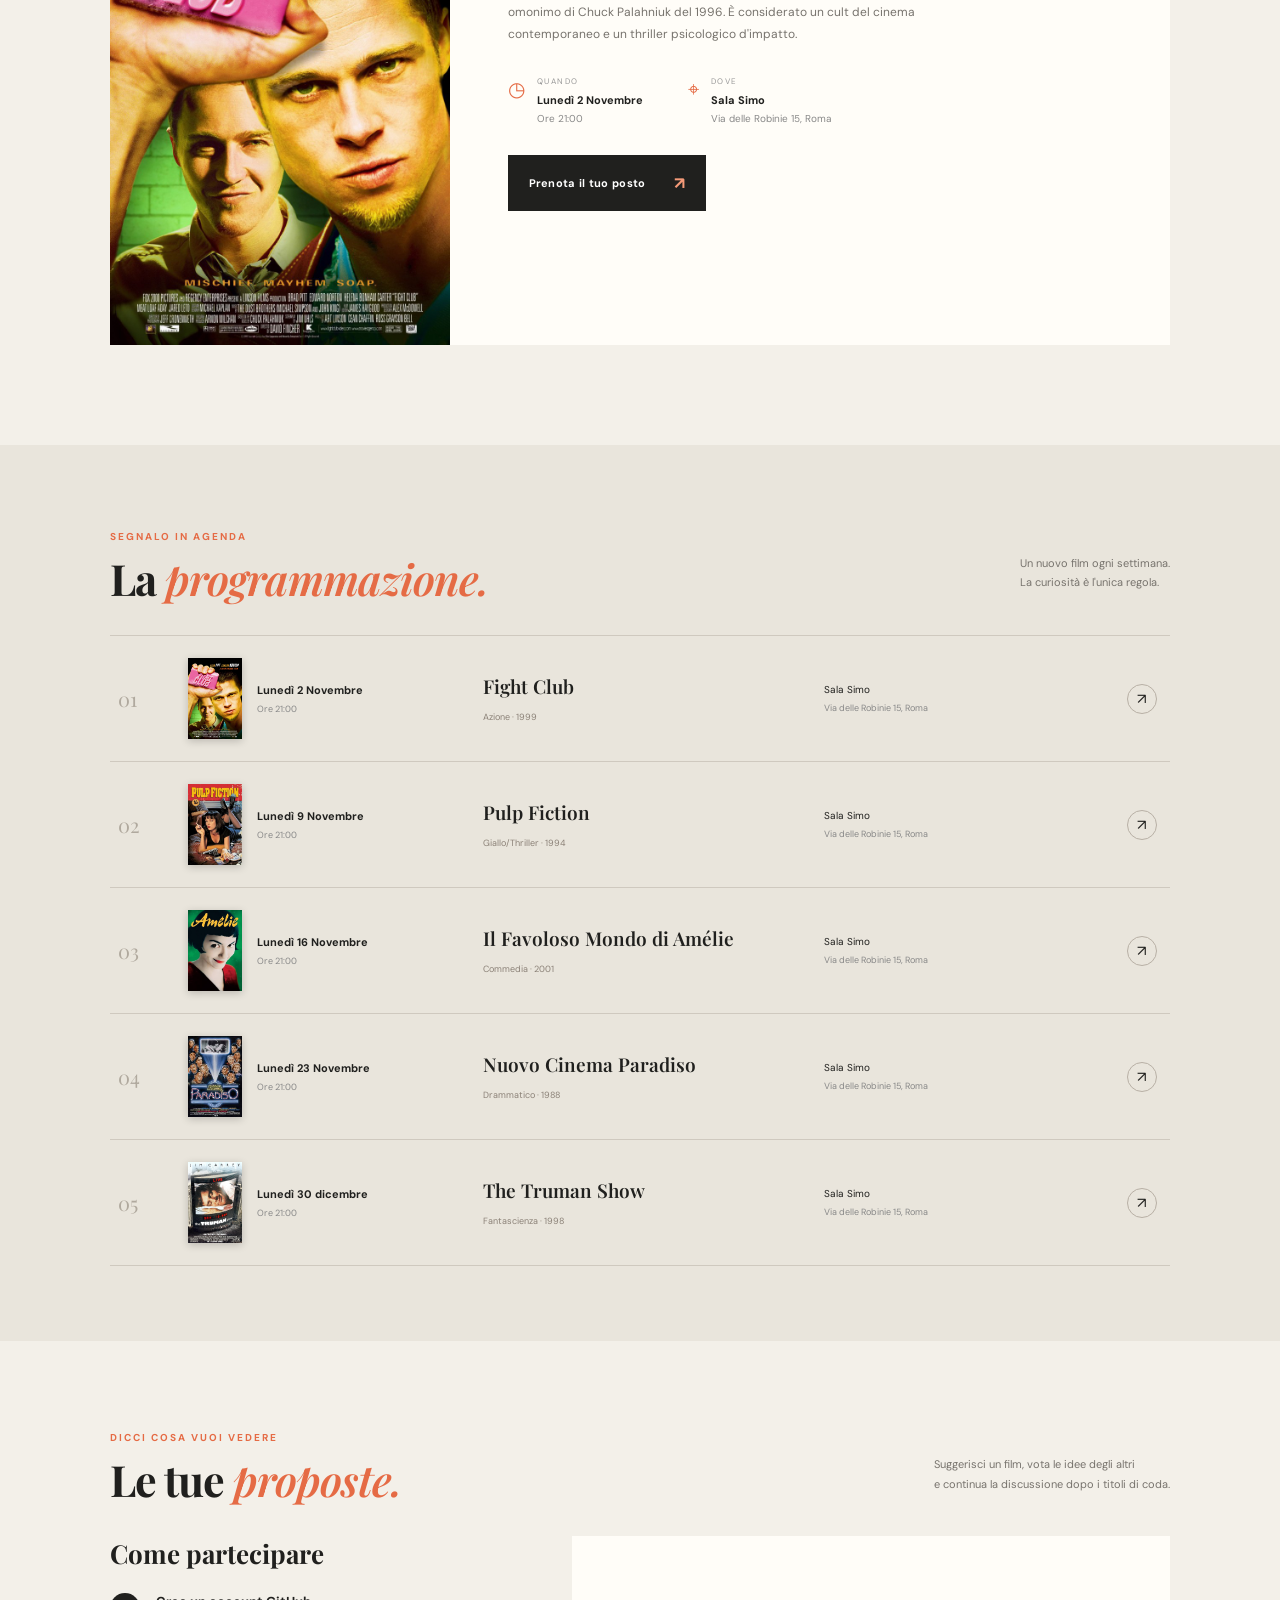
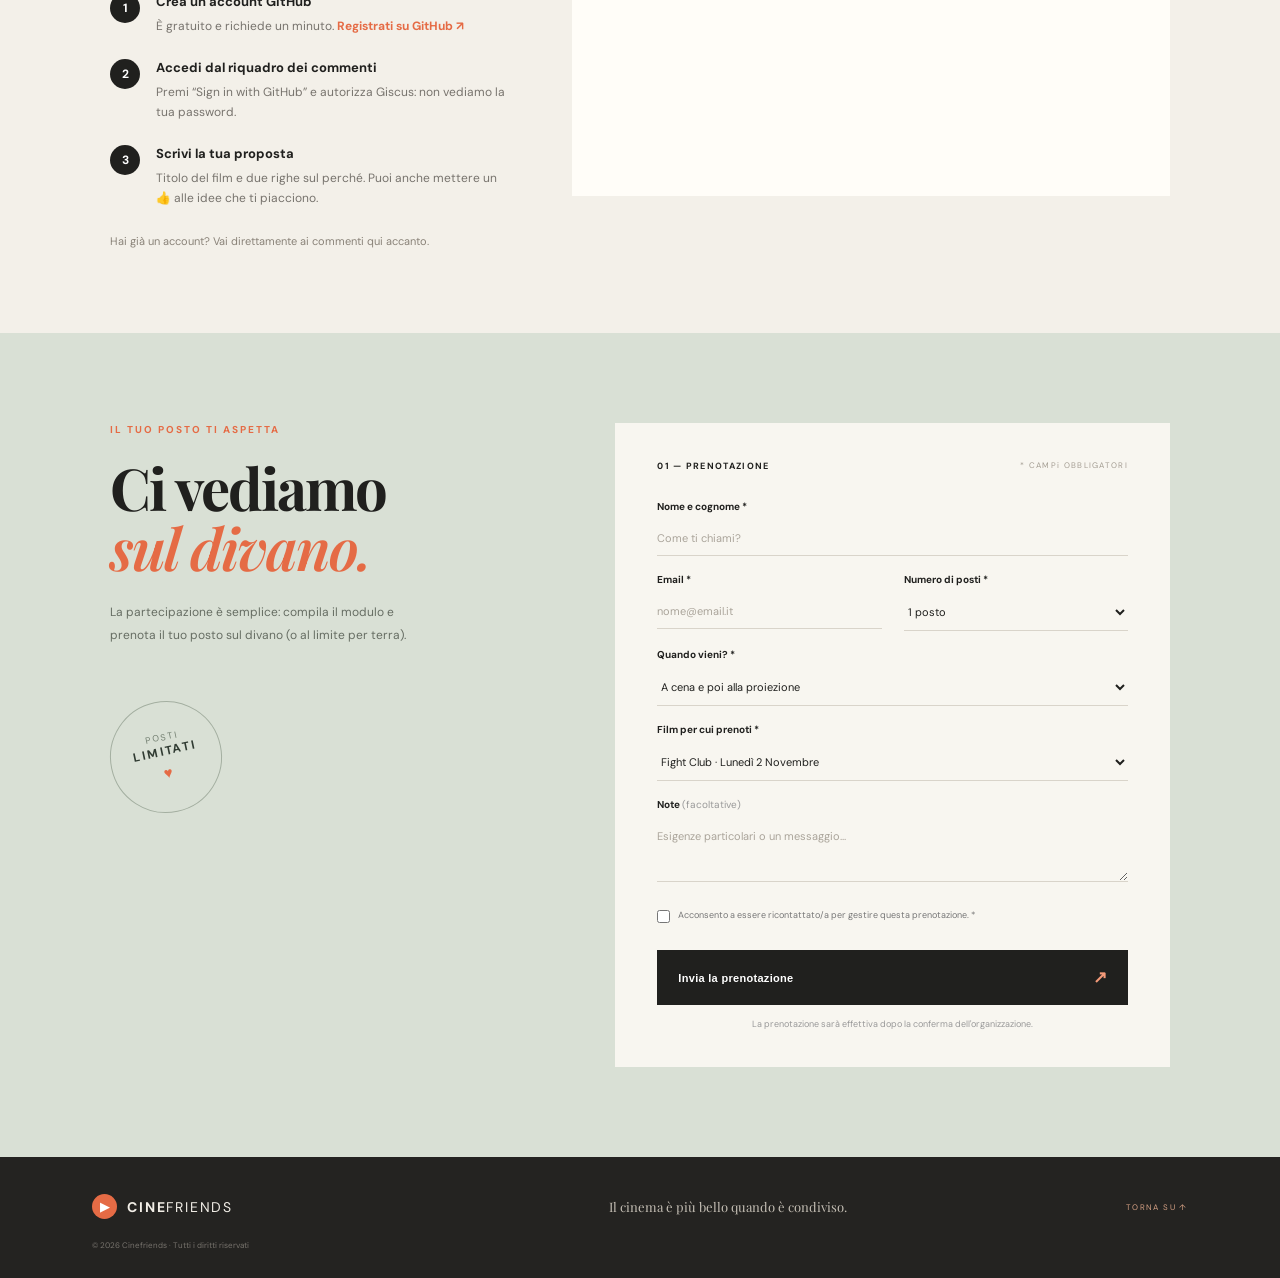
==== commit ab6d658c: "Update index.html" ====
--- a/index.html
+++ b/index.html
@@ -34,7 +34,7 @@
         <div class="hero-note"><span class="note-dot"></span> UN APPUNTAMENTO OGNI SETTIMANA</div>
       </div>
       <div class="hero-art" aria-label="Illustrazione di una sala cinematografica">
-        <img class="hero-img" src="assets/centocelle2.PNG" alt="Un gruppo di amici seduti in sala guarda un film sul grande schermo, con un secchiello di popcorn" width="800" height="600">
+        <img class="hero-img" src="assets/centocelle.JPG" alt="Un gruppo di amici seduti in sala guarda un film sul grande schermo, con un secchiello di popcorn" width="837" height="471">
         <div class="art-caption">SPEGNI IL MONDO.<br>ACCENDI LO SGUARDO.</div>
       </div>
     </section>
--- a/styles.css
+++ b/styles.css
@@ -19,7 +19,7 @@
   .schedule-thumb{display:none}
 }
 /* === Immagine hero === */
-.hero-img{display:block;width:84%;height:auto;aspect-ratio:4/3;object-fit:cover;transform:rotate(-3deg);box-shadow:18px 20px 0 #171716;margin-top:-18px}
+.hero-img{display:block;width:auto;height:auto;aspect-ratio:16/9;object-fit:contains;transform:rotate(-3deg);box-shadow:18px 20px 0 #171716;margin-top:-18px}
 /* === Locandine nella programmazione su mobile === */
 @media(max-width:760px){
   .hero-img{width:88%;margin-top:0;box-shadow:12px 14px 0 #171716}
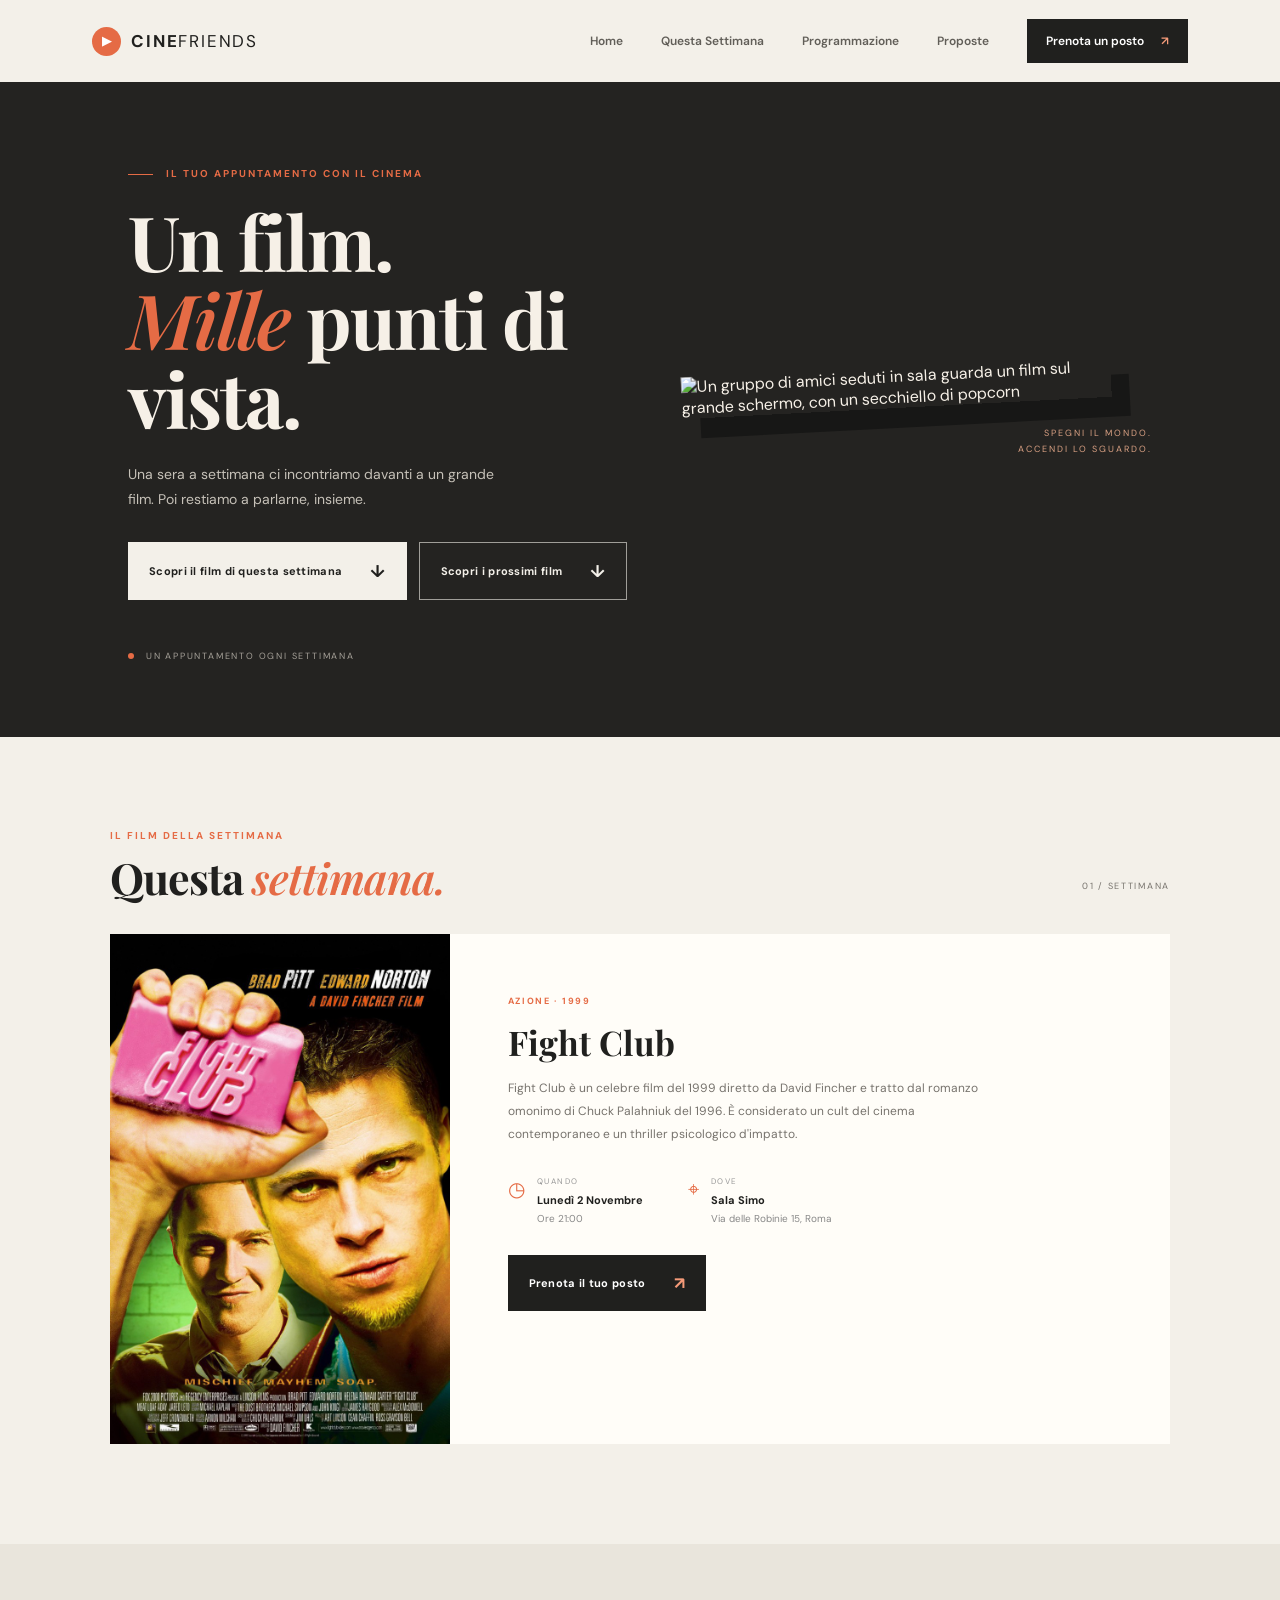
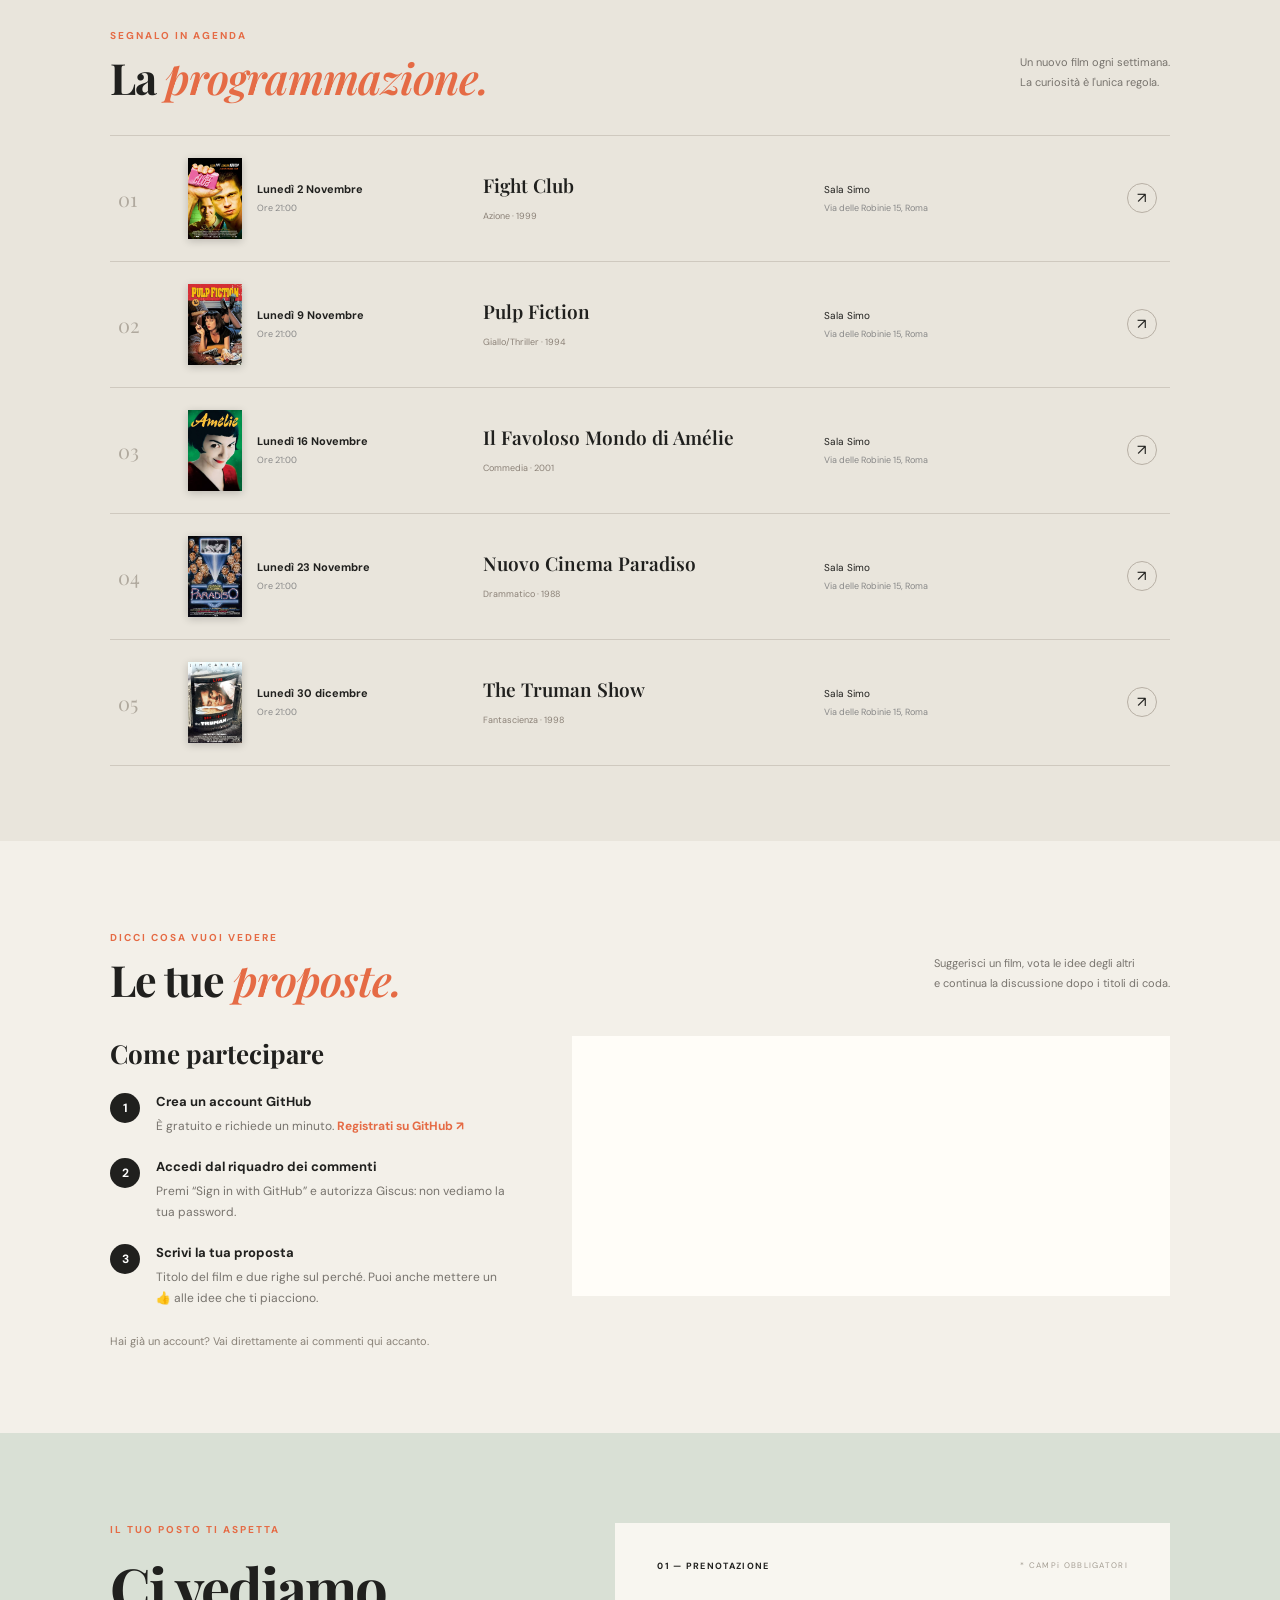
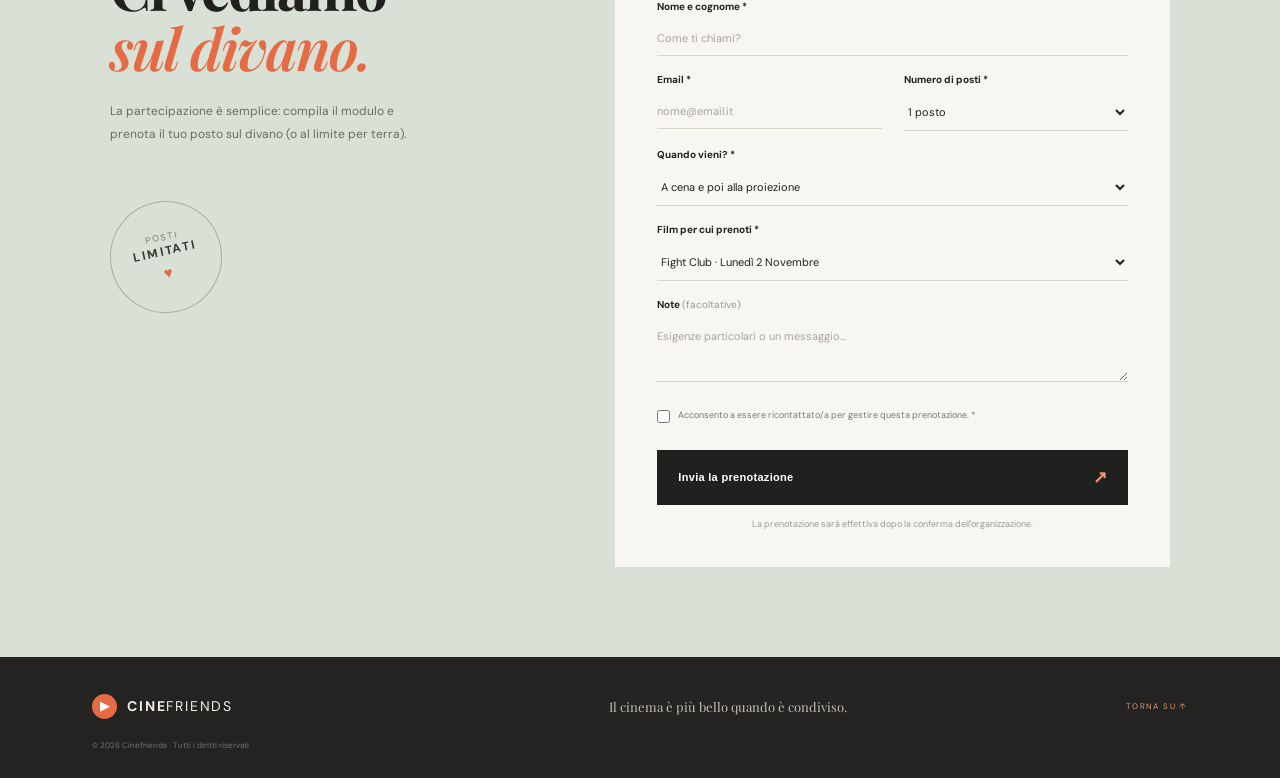
==== commit 163fe46a: "Update index.html" ====
--- a/index.html
+++ b/index.html
@@ -34,7 +34,7 @@
         <div class="hero-note"><span class="note-dot"></span> UN APPUNTAMENTO OGNI SETTIMANA</div>
       </div>
       <div class="hero-art" aria-label="Illustrazione di una sala cinematografica">
-        <img class="hero-img" src="assets/centocelle.JPG" alt="Un gruppo di amici seduti in sala guarda un film sul grande schermo, con un secchiello di popcorn" width="837" height="471">
+        <img class="hero-img" src="assets/centocelle2.JPG" alt="Un gruppo di amici seduti in sala guarda un film sul grande schermo, con un secchiello di popcorn" width="800" height="600">
         <div class="art-caption">SPEGNI IL MONDO.<br>ACCENDI LO SGUARDO.</div>
       </div>
     </section>
--- a/styles.css
+++ b/styles.css
@@ -19,7 +19,7 @@
   .schedule-thumb{display:none}
 }
 /* === Immagine hero === */
-.hero-img{display:block;width:auto;height:auto;aspect-ratio:16/9;object-fit:contains;transform:rotate(-3deg);box-shadow:18px 20px 0 #171716;margin-top:-18px}
+.hero-img{display:block;width:84%;height:auto;aspect-ratio:auto;object-fit:cover;transform:rotate(-3deg);box-shadow:18px 20px 0 #171716;margin-top:-18px}
 /* === Locandine nella programmazione su mobile === */
 @media(max-width:760px){
   .hero-img{width:88%;margin-top:0;box-shadow:12px 14px 0 #171716}
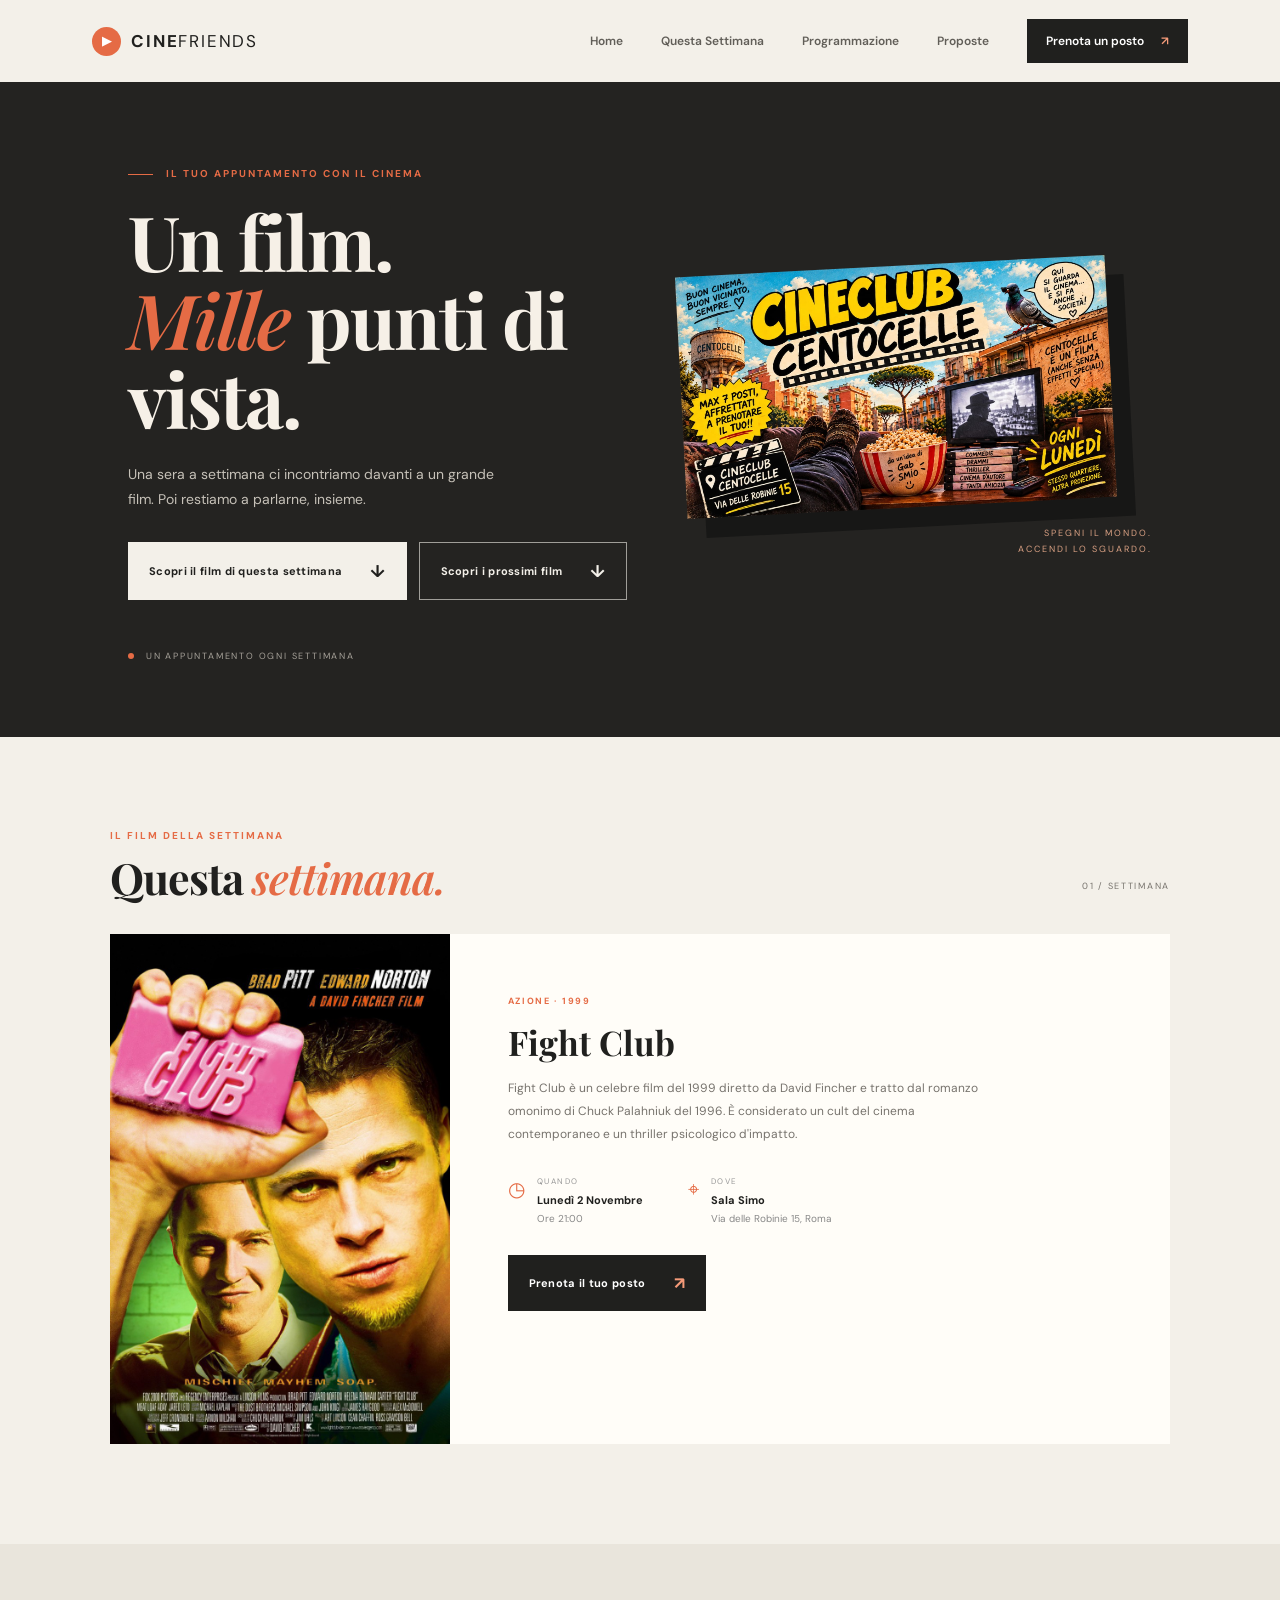
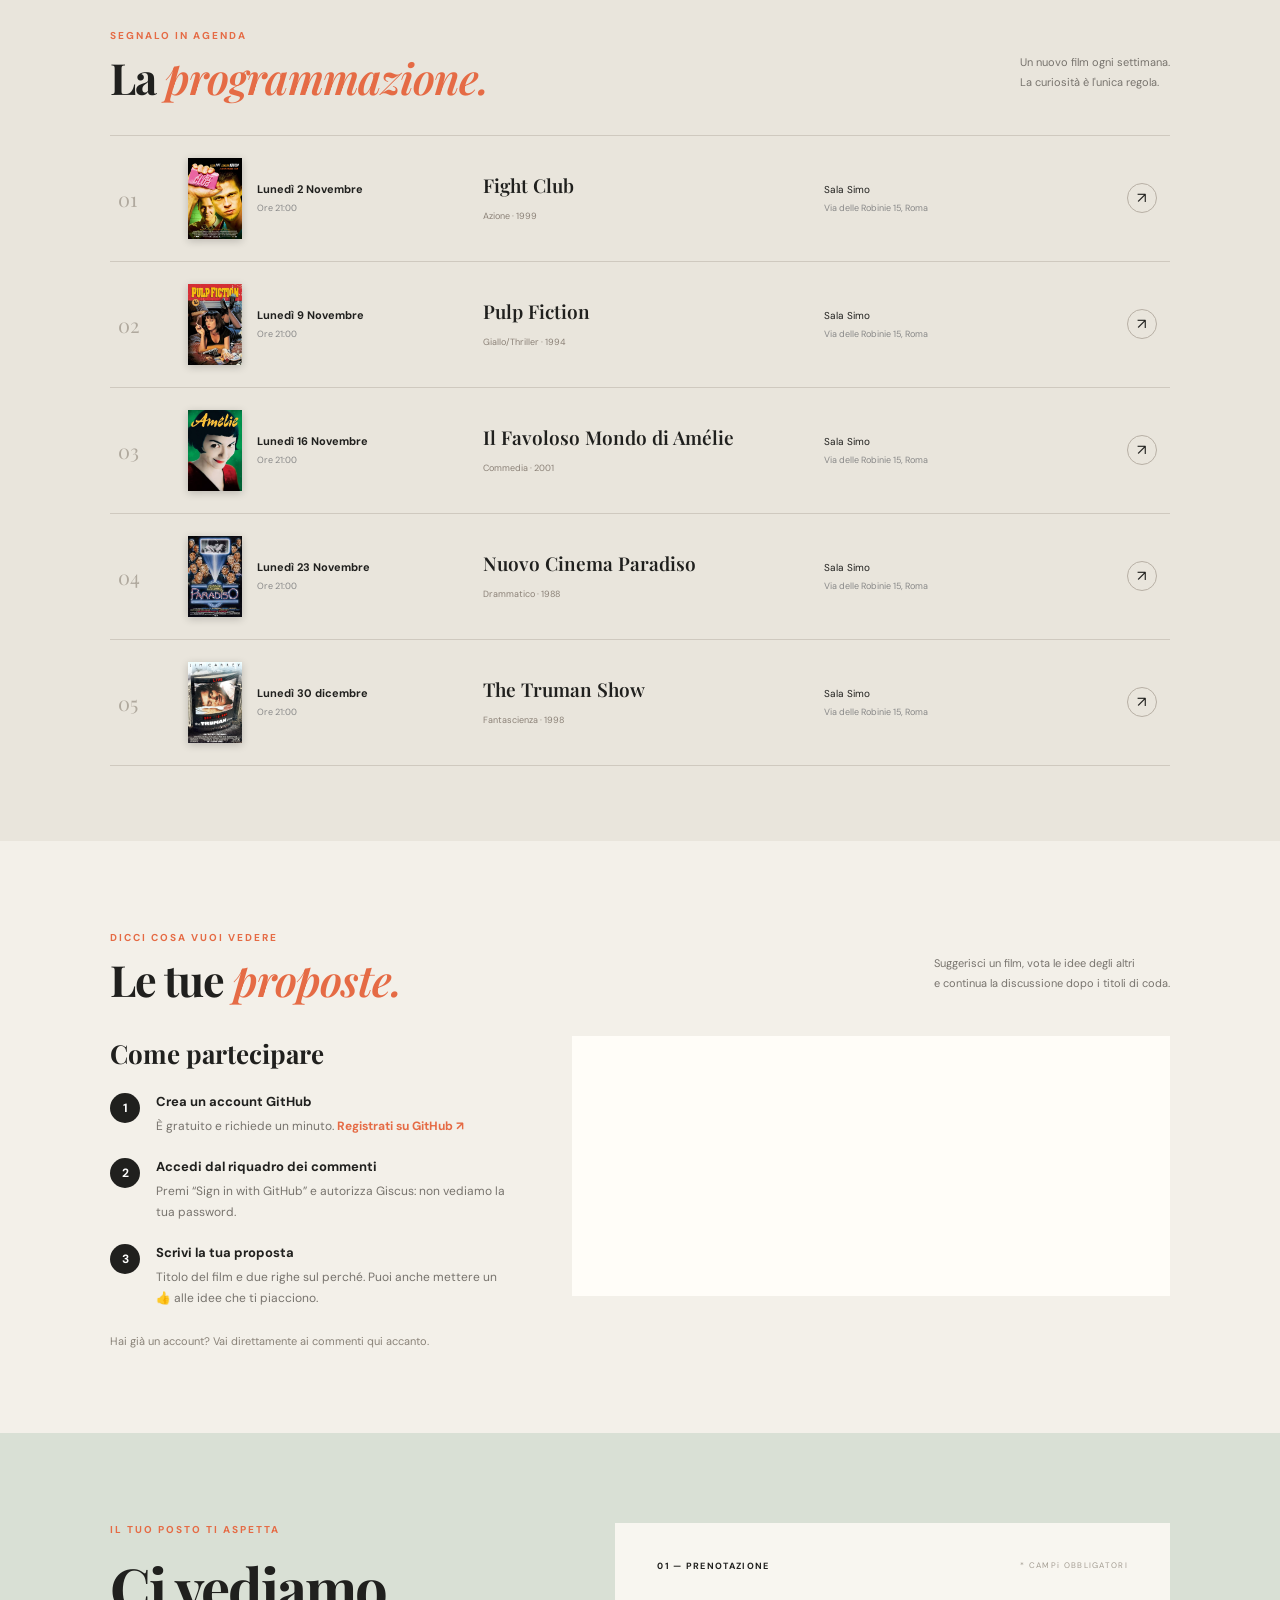
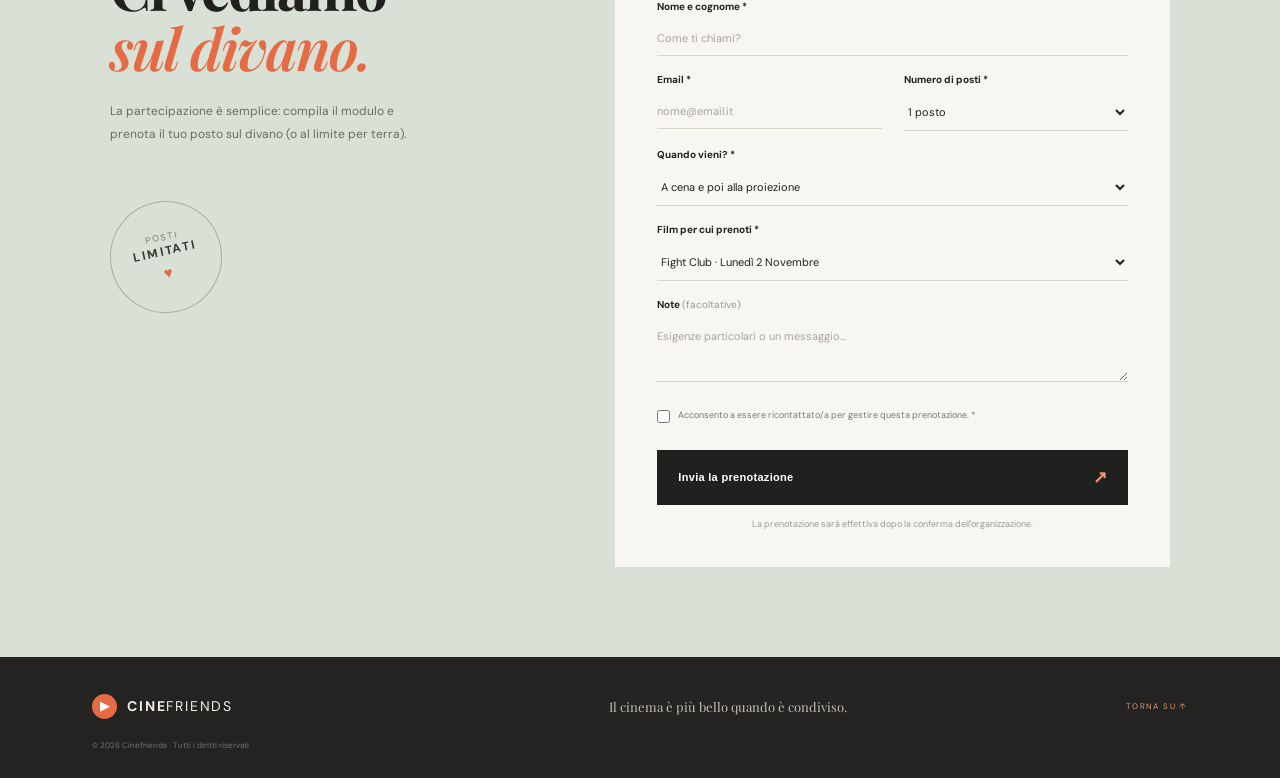
==== commit b262455f: "Update index.html" ====
--- a/index.html
+++ b/index.html
@@ -34,7 +34,7 @@
         <div class="hero-note"><span class="note-dot"></span> UN APPUNTAMENTO OGNI SETTIMANA</div>
       </div>
       <div class="hero-art" aria-label="Illustrazione di una sala cinematografica">
-        <img class="hero-img" src="assets/centocelle2.JPG" alt="Un gruppo di amici seduti in sala guarda un film sul grande schermo, con un secchiello di popcorn" width="800" height="600">
+        <img class="hero-img" src="assets/centocelle.JPG" alt="Un gruppo di amici seduti in sala guarda un film sul grande schermo, con un secchiello di popcorn" width="845" height="475">
         <div class="art-caption">SPEGNI IL MONDO.<br>ACCENDI LO SGUARDO.</div>
       </div>
     </section>
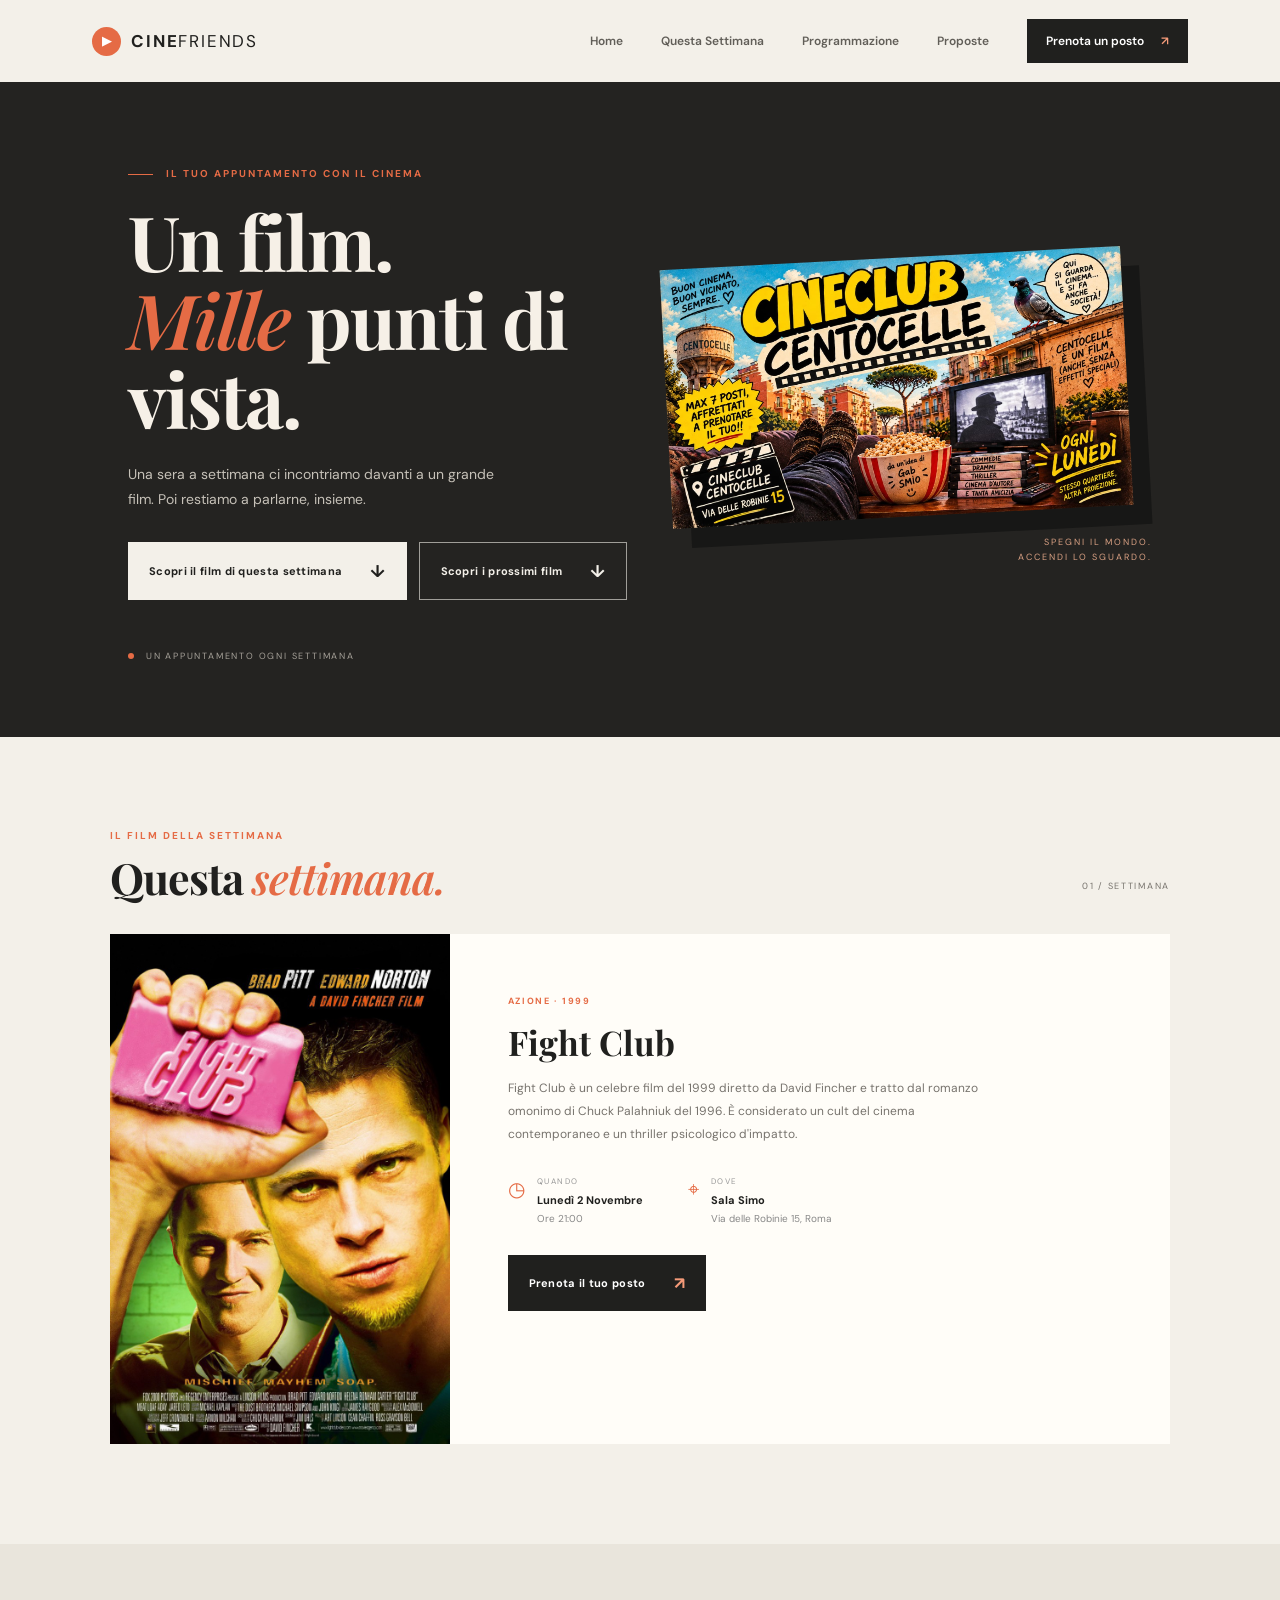
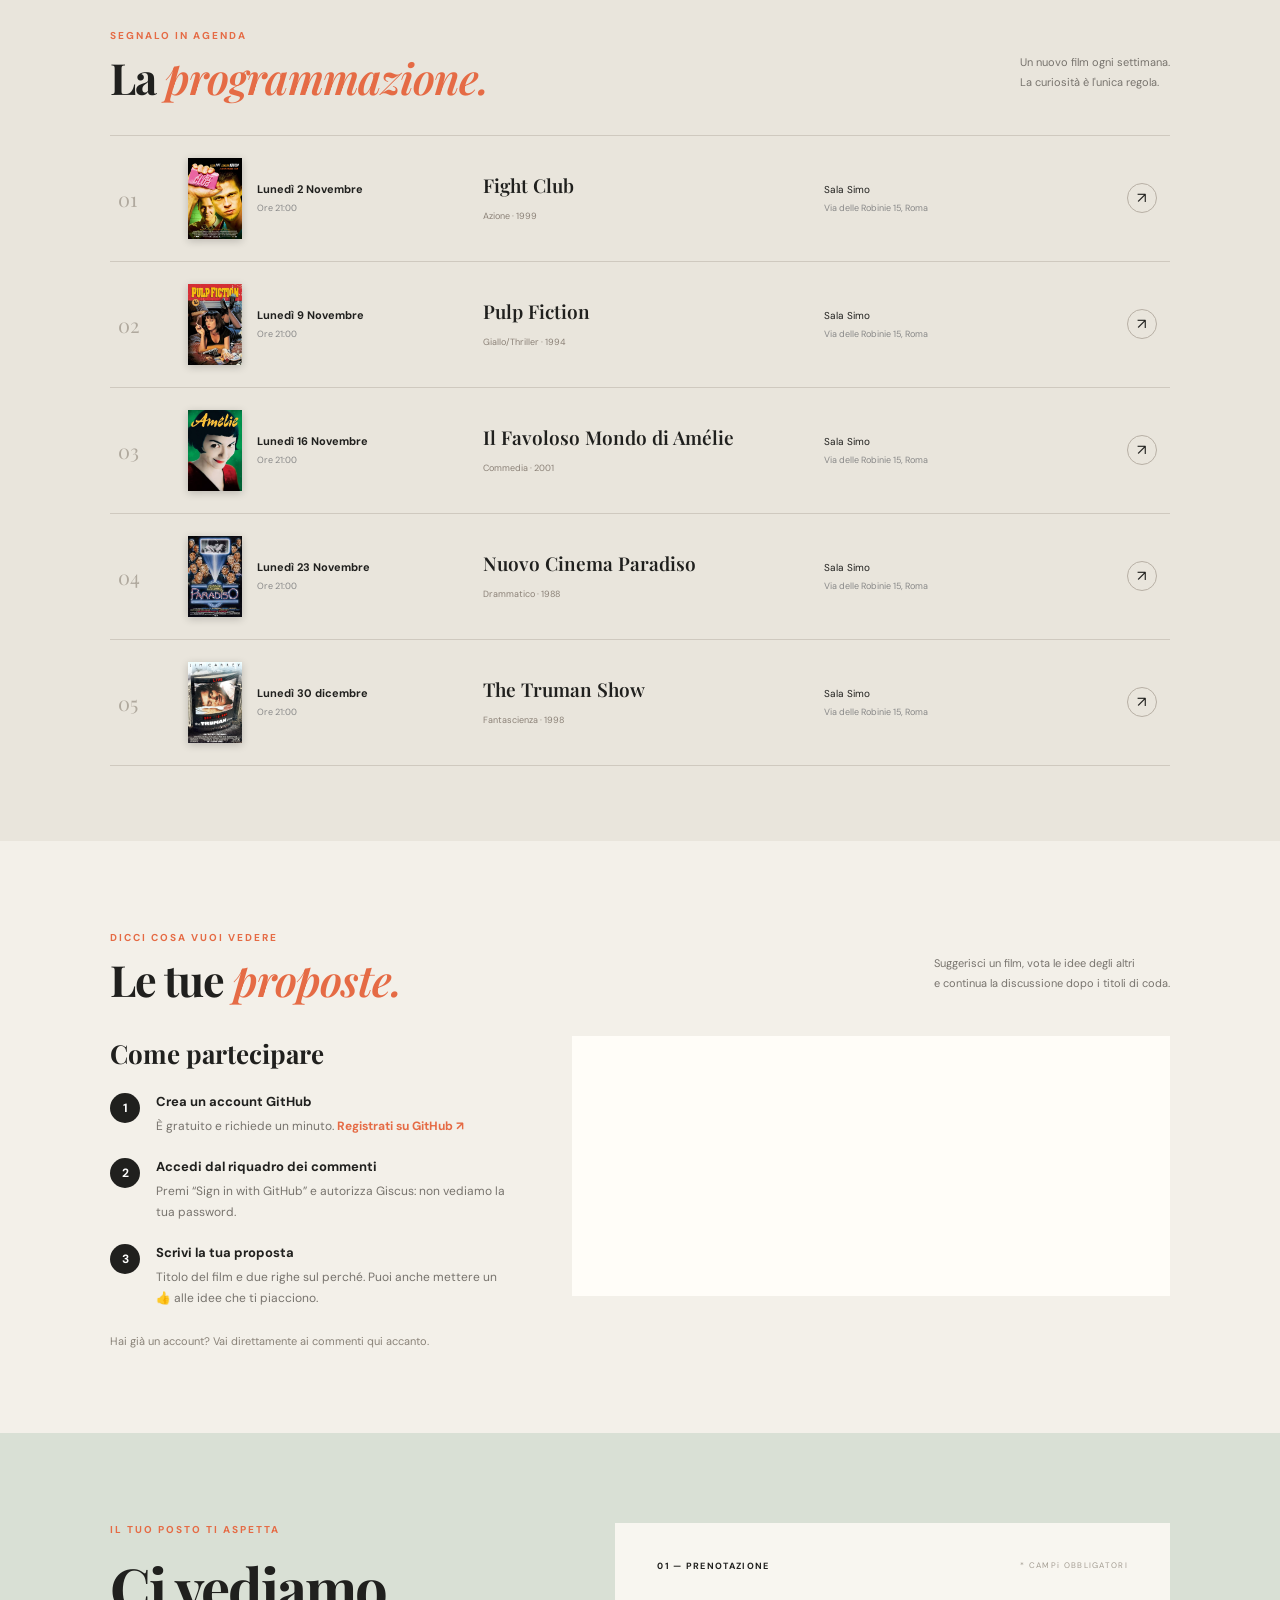
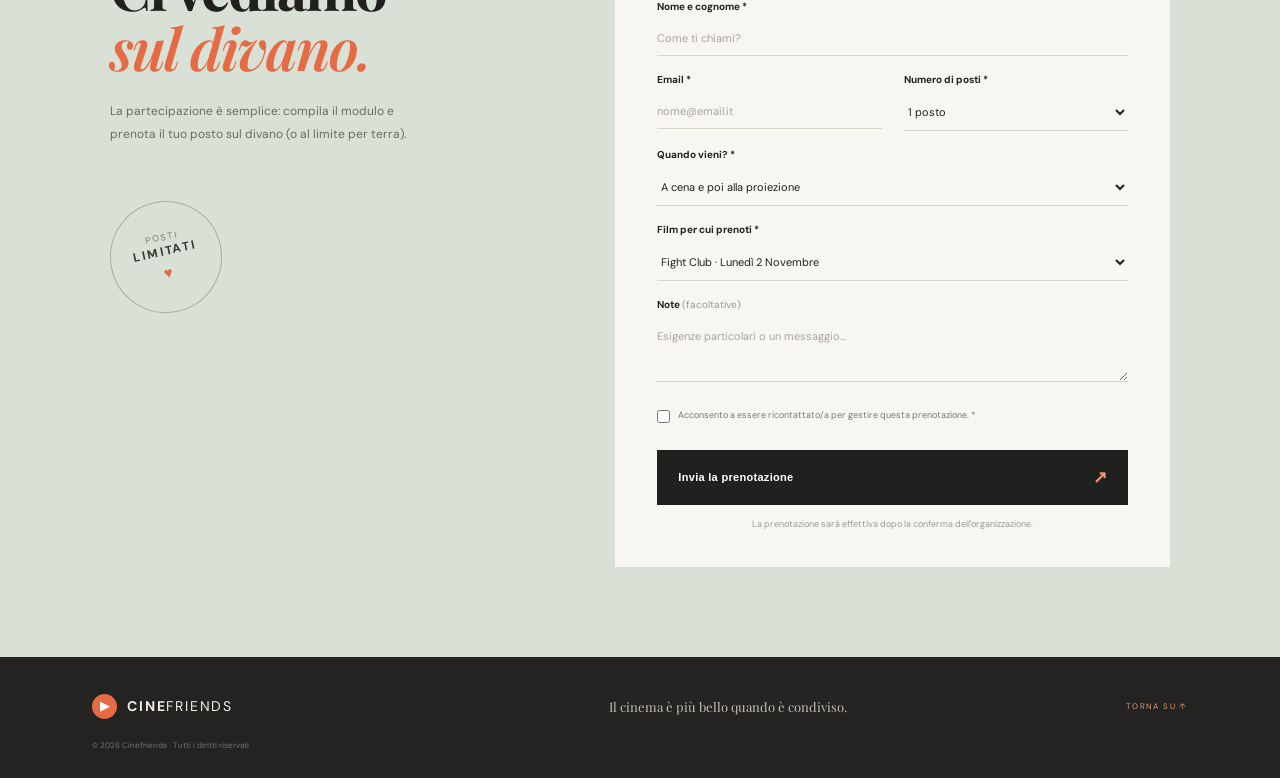
==== commit 3808a34a: "Update index.html" ====
--- a/index.html
+++ b/index.html
@@ -34,7 +34,7 @@
         <div class="hero-note"><span class="note-dot"></span> UN APPUNTAMENTO OGNI SETTIMANA</div>
       </div>
       <div class="hero-art" aria-label="Illustrazione di una sala cinematografica">
-        <img class="hero-img" src="assets/centocelle.JPG" alt="Un gruppo di amici seduti in sala guarda un film sul grande schermo, con un secchiello di popcorn" width="845" height="475">
+        <img class="hero-img" src="assets/centocelle.JPG" width="1014" height="570">
         <div class="art-caption">SPEGNI IL MONDO.<br>ACCENDI LO SGUARDO.</div>
       </div>
     </section>
--- a/styles.css
+++ b/styles.css
@@ -19,7 +19,7 @@
   .schedule-thumb{display:none}
 }
 /* === Immagine hero === */
-.hero-img{display:block;width:84%;height:auto;aspect-ratio:auto;object-fit:cover;transform:rotate(-3deg);box-shadow:18px 20px 0 #171716;margin-top:-18px}
+.hero-img{display:block;width:90%;height:auto;aspect-ratio:16/9;object-fit:cover;transform:rotate(-3deg);box-shadow:18px 20px 0 #171716;margin-top:-18px}
 /* === Locandine nella programmazione su mobile === */
 @media(max-width:760px){
   .hero-img{width:88%;margin-top:0;box-shadow:12px 14px 0 #171716}
